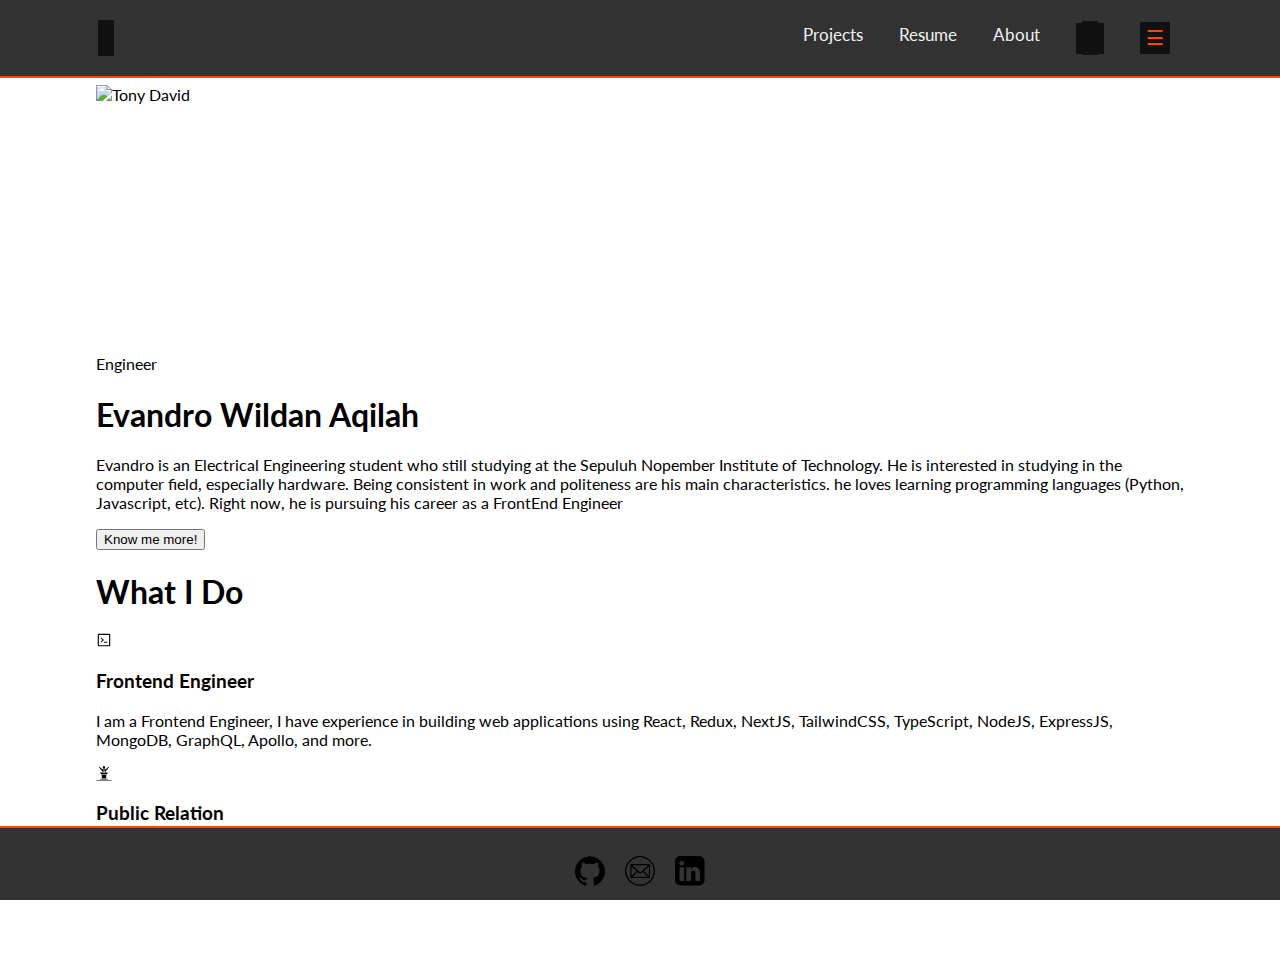
==== index.html @ fbf2dc74 "Added new files" ====
<!doctype html>
<html lang="en">
  <head>
    <meta charset="UTF-8">
    <meta http-equiv="X-UA-Compatible" content="IE=edge">
    <meta name="viewport" content="width=device-width, initial-scale=1.0">
    <title>Home</title>
    <link rel="preconnect" href="https://fonts.googleapis.com">
    <link rel="preconnect" href="https://fonts.gstatic.com" crossorigin>
    <link href="https://fonts.googleapis.com/css2?family=Lato&display=swap" rel="stylesheet">
    <link rel="icon" type="images/ico" href="/images/favicon.ico">
    <link rel="stylesheet" href="style.css" />
    <link rel="stylesheet" href="https://unpkg.com/primeicons/primeicons.css" />
  </head>
  <body>
    <div class="website">
        <nav class="nav-menu">
          <div class="nav-menu_all-item">
                    <a href="index.html"><span class="pi pi-home"></span></a>
            <div class="nav-menu_table">
              <ul class="nav-menu_table_horizontal-list">
                <li><a href="projects.html">Projects</a></li>
                <li><a href="resume.html">Resume</a></li>
                <li><a href="about.html">About</a></li>
              <button class="openbtn" onclick="darkMode()">
                <i class="pi pi-sun"></i>
              </button>
              <button class="openbtn" onclick="openNav()">☰</button>
              </ul>

              <div id="mySidebar" class="sidebar">
                <a href="javascript:void(0)" class="closebtn" onclick="closeNav()">×</a>
                <li><a href="index.html">Home</a></li>
                <li><a href="projects.html">Projects</a></li>
                <li><a href="resume.html">Resume</a></li>
                <li><a href="about.html">About</a></li>
              </div>

              <script>
                function openNav() {
                  document.getElementById("mySidebar").style.width = "250px";
                  document.getElementById("main").style.marginLeft = "250px";
                }
                
                function closeNav() {
                  document.getElementById("mySidebar").style.width = "0";
                  document.getElementById("main").style.marginLeft= "0";
                }
              </script>

              <script>
                function darkMode() {
                  var element = document.body;
                  element.classList.toggle("dark-mode");
                }
                
                function darkMode(button) {
                var icon = button.querySelector("i");
                icon.classList.toggle('pi-sun');
                icon.classList.toggle('pi-moon');

      
              }
              </script>
          </div>
        </nav>
        <main >
          <section class="mb-24 prose-h1:my-16" style="opacity: 1; transform: none;">
            <h1 class="underline leading-relaxed decoration-blue-500 dark:no-underline decoration-8 underline-offset-[10px] undefined"></h1>
            <div class="flex items-center flex-col md:flex-row ">
              <div class="rounded-full p-2 mr-8 flex items-center justify-center shadow-lg">
                <span style="box-sizing: border-box; display: inline-block; overflow: hidden; width: 250px; height: 250px; background: none; opacity: 1; border: 0px; margin: 0px; padding: 0px; position: relative;"><img alt="Tony David" srcset="/_next/image?url=%2Fhomephoto.webp&amp;w=256&amp;q=75 1x, /_next/image?url=%2Fhomephoto.webp&amp;w=640&amp;q=75 2x" src="/_next/image?url=%2Fhomephoto.webp&amp;w=640&amp;q=75" decoding="async" data-nimg="fixed" class="rounded-full" style="position: absolute; inset: 0px; box-sizing: border-box; padding: 0px; border: none; margin: auto; display: block; width: 0px; height: 0px; min-width: 100%; max-width: 100%; min-height: 100%; max-height: 100%;"></span>
              </div>
                
              <div class="prose-h1:mb-4 prose-h1:mt-2">
                <p>Engineer</p>
                <h1>Evandro Wildan Aqilah</h1>
                <p class="xl:w-[40rem]">Evandro is an Electrical Engineering student who still studying at the Sepuluh Nopember Institute of Technology. He is interested in studying in the computer field, especially hardware. Being consistent in work and politeness are his main characteristics. he loves learning programming languages (Python, Javascript, etc). Right now, he is pursuing his career as a FrontEnd Engineer</p>
                <button class="p-button p-component prose dark:prose-invert p-button-outlined p-button-info    dark:!text-white  border-2 dark:!bg-transparent hover:dark:!bg-black/60 hover:dark:!border-white hover:dark:!text-white">
                  <span class="p-button-label p-c">Know me more!</span>
                </button>
              </div>
            </div>
          </section>

          <section class="mb-24 prose-h1:my-16" style="opacity: 1; transform: none;"><h1 class="underline leading-relaxed decoration-blue-500 dark:no-underline decoration-8 underline-offset-[10px] undefined">What I Do</h1><div class="flex flex-wrap sm:justify-center gap-x-16 gap-y-8"><div class="flex flex-col sm:flex-row prose-h3:mt-0"><div class="text-6xl mr-4"><svg stroke="currentColor" fill="currentColor" stroke-width="0" viewBox="0 0 1024 1024" height="1em" width="1em" xmlns="http://www.w3.org/2000/svg"><path d="M516 673c0 4.4 3.4 8 7.5 8h185c4.1 0 7.5-3.6 7.5-8v-48c0-4.4-3.4-8-7.5-8h-185c-4.1 0-7.5 3.6-7.5 8v48zm-194.9 6.1l192-161c3.8-3.2 3.8-9.1 0-12.3l-192-160.9A7.95 7.95 0 0 0 308 351v62.7c0 2.4 1 4.6 2.9 6.1L420.7 512l-109.8 92.2a8.1 8.1 0 0 0-2.9 6.1V673c0 6.8 7.9 10.5 13.1 6.1zM880 112H144c-17.7 0-32 14.3-32 32v736c0 17.7 14.3 32 32 32h736c17.7 0 32-14.3 32-32V144c0-17.7-14.3-32-32-32zm-40 728H184V184h656v656z"></path></svg></div><div><h3>Frontend Engineer</h3><p class="sm:w-[25rem]">I am a Frontend Engineer, I have experience in building web applications using React, Redux, NextJS, TailwindCSS, TypeScript, NodeJS, ExpressJS, MongoDB, GraphQL, Apollo, and more.</p></div></div><div class="flex flex-col sm:flex-row prose-h3:mt-0"><div class="text-6xl mr-4"><svg stroke="currentColor" fill="currentColor" stroke-width="0" viewBox="0 0 512 512" height="1em" width="1em" xmlns="http://www.w3.org/2000/svg"><path d="M256 33c-20.835 0-39 20.24-39 47s18.165 47 39 47 39-20.24 39-47-18.165-47-39-47zM110.258 54.934l-16.99 8.496c14.917 22.147 32.213 47.013 49.76 68.947 19.707 24.634 39.95 45.048 52.997 51.572l4.975 2.488v39.478c27.13 3.608 46.516 4.982 67.875 4.09-.66-.49-1.316-.98-1.95-1.48-4.915-3.88-9.18-8.206-12.5-12.856-5.87-.587-10.577-4.374-13.392-8.65-3.063-4.65-4.57-10.242-4.57-16.262s1.507-11.612 4.57-16.264c3.064-4.65 8.364-8.736 14.967-8.736s11.903 4.085 14.967 8.736c3.063 4.652 4.57 10.244 4.57 16.264s-1.507 11.612-4.57 16.263c-.06.094-.13.185-.192.277 1.92 2.358 4.335 4.758 7.303 7.1 6.283 4.962 14.722 9.46 24.75 12.66 2.65-.324 5.366-.67 8.172-1.04v-39.58l4.975-2.488c13.048-6.525 33.29-26.94 52.998-51.573 17.546-21.934 34.842-46.8 49.76-68.947l-16.99-8.496C355.066 101.422 307.792 145 256 145c-51.792 0-99.067-43.578-145.742-90.066zm29.094 179.93l12.152 60.763c101.057 9.362 107.935 9.362 208.992 0l12.147-60.734c-110.08 17.448-123.22 17.163-233.29-.03zm39.244 81.335l13.35 106.8h128.11l13.348-106.8c-67.76 6.032-87.047 6.032-154.808 0zM137 441v20h238v-20H137zM16 478v18h480v-18H16z"></path></svg></div><div><h3>Public Relation</h3><p class="sm:w-[25rem]">Though i am a frontend engineer, i also have experience in public relations. I usually contributing to my team's social media, and also i am a public relations officer in some of university organizations.</p></div></div></div></section>

        </main>
        <footer class="footer-menu">
            <div class="footer-menu_table">
              <ul class="footer-menu_table_horizontal-list">
                <li><a href="https://github.com/evanwildan" ><img src="images/GitHub.svg" /></a></li>
                <li><a href="https://mail.google.com/mail/?view=cm&fs=1&to=evandrowildan2@gmail.com&su=&body=" ><img src="images/Mail.svg" /></a></li>
                <li><a href="https://www.linkedin.com/in/evandro-wildan-521b951b5" ><img src="images/Linkedin.svg" /></a></li>
              </ul>
            </div>
        </footer>
      </div>
  </body>
</html>
---- style.css ----
body{
  background-color: white;
  color: black;
  margin: 0;
  padding: 0;
  font-family: 'Lato', sans-serif;
}

.dark-mode {
  background-color: black;
  color: white;
}

.website{
  max-width: none!important;
  min-width: 320px!important;
}

.nav-menu{
  background-color: #333;
  padding-top: 0.75rem;
  padding-bottom: 0.75rem;
  border-bottom-style: solid;
  border-bottom-width: 2px;
  border-bottom-color: rgb(255, 72, 0);
  justify-content: space-between;
  align-items: center;
  flex-wrap: wrap;
  min-width: 320px;
  width: 100%;
  display: flex;
  z-index: 50;
  top: 0;
  position: fixed;
}

.nav-menu_all-item {
  padding-right: 0.75rem;
  background-color: #333;
  border-bottom-width: 2px;
  display:flex;
  align-items: center;
  flex-wrap: wrap;
  z-index: 50;
  justify-content: space-between;
  align-items: center;
  max-width: 69rem;
  width: 100%;
  margin-left: auto;
  margin-right: auto;
}

.nav-menu_all-item .pi  {
  font-size: 20px;
  cursor: pointer;
  background-color: #111;
  color: rgb(255, 72, 0);
  padding: 6px 8px;
  border: none;
}
.nav-menu a {
  border-collapse: collapse;
  color: #f2f2f2;
  padding: 14px 16px;
  text-decoration: none;
  font-size: 17px;
  -webkit-tap-highlight-color: rgba(0, 0, 0, 0);
}

.nav-menu_table {
  column-gap: 0.5rem;
  align-items: center;
  display: flex;
  float: right;
  border-collapse: collapse;
}

ul.nav-menu_table_horizontal-list {
  margin-block-start: 0em;
  margin-block-end: 0em;
  margin-inline-start: 0px;
  margin-inline-end: 0px;
  padding-inline-start: 0px;
}

ul.nav-menu_table_horizontal-list li {
  display: inline-block;
  overflow: hidden;
}

ul.nav-menu_table_horizontal-list li a {
  color: #f2f2f2;
  padding: 14px 16px;
  text-decoration: none;
  font-size: 17px;
  -webkit-tap-highlight-color: rgba(0, 0, 0, 0);
}

ul.nav-menu_table_horizontal-list a:active {
  background-color: #333;
  color: rgb(255, 72, 0);

}

ul.nav-menu_table_horizontal-list .openbtn {
  font-size: 20px;
  cursor: pointer;
  background-color: #111;
  color: rgb(255, 72, 0);
  padding: 4px 6px;
  margin: 8px 16px;
  border: none;
  transition: margin-left .5s;
}
  
ul.nav-menu_table_horizontal-list .openbtn:hover {
  background-color: #444;
}

main {
  padding-top: 4rem;
  justify-content: center;
  flex-direction: column;
  display:flex;
  max-width: 68rem;
  margin-left: auto;
  margin-right: auto;
  margin-bottom: 74px;
  width: 91.666667%;
}

.sidebar {
  height: 100%;
  width: 0;
  position: fixed;
  z-index: 51;
  top: 0;
  right: 0;
  background-color: #111;
  overflow-x: hidden;
  transition: 0.5s;
  padding-top: 60px;
}
  
.sidebar a {
  padding: 8px 8px 8px 32px;
  text-decoration: none;
  font-size: 25px;
  color: #818181;
  display: block;
  transition: 0.3s;
}
  
.sidebar a:hover {
  color: rgb(255, 72, 0);
}
  
.sidebar .closebtn {
  position: absolute;
  top: 0;
  right: 25px;
  font-size: 36px;
  margin-left: 50px;
}
  
.main {
  opacity: 1;
  transform: none;
  padding-top: 4rem;
  justify-content: center;
  flex-direction: column;
  max-width: 68rem;
  width: 91.666667%;
  min-height: 100vh;
  display: flex;
  margin-left: auto;
  margin-right: auto;
  position: fixed;
}
  
.footer-menu {
  background-color: #333;
  padding-top: 0.75rem;
  padding-bottom: 0.75rem;
  justify-content: space-between;
  align-items: center;
  flex-wrap: wrap;
  min-width: 320px;
  width: 100%;
  height: 48px;
  display: flex;
  z-index: 50;
  overflow: hidden;
  bottom: 0;
  border-top-style: solid;
  border-top-width: 2px;
  border-top-color: rgb(255, 72, 0);
  position: fixed;
}

.footer-menu_table {
  display: flex;
  margin: 0 auto;
  border-collapse: collapse;
}

ul.footer-menu_table_horizontal-list {
  list-style: none;
  padding: 0px;
  text-decoration: none;
}

ul.footer-menu_table_horizontal-list li {
  display: inline;
}

ul.footer-menu_table_horizontal-list li a {
  -webkit-tap-highlight-color: rgba(0, 0, 0, 0);
}

ul.footer-menu_table_horizontal-list li img {
  width:30px;
  height:30px;
  margin: 0px 8px 0px;
}

/*Music css */

.player{
  height: 95vh;
  display: flex;
  align-items: center;
  flex-direction: column;
  justify-content: center;
}

.wrapper{
  border: 1px solid transparent;
  padding: 30px;
  border-radius: 20px;
  background-color: #ddd;
  box-shadow: rgba(0, 0, 0, 0.3) 0px 19px 38px, rgba(0, 0, 0, 0.22) 0px 15px 12px;
}
  
.details {
  display: flex;
  align-items: center;
  flex-direction: column;
  justify-content: center;
}
  
.track-art {
  margin: 25px;
  height: 250px;
  width: 250px;
  border:2px solid 	#FFFAFA;
  background-size: cover;
  background-position: center;
  border-radius: 50%;
  -moz-box-shadow: 0px 6px 5px black;
  -webkit-box-shadow: 0px 6px 5px black;
  box-shadow: 0px 6px 5px black;
  -moz-border-radius:190px;
  -webkit-border-radius:190px;
  border-radius:190px;
}
  
.now-playing {
  font-size: 1rem;
}
  
.track-name {
  font-size: 2.5rem;
}
  
.track-artist {
  margin-top: 5px;
  font-size: 1.5rem;
}
  
.buttons {
  display: flex;
  flex-direction: row;
  align-items: center;
  margin-bottom: 30px;
}

.active{
  color: black;
}
  
.repeat-track,
.random-track,
.playpause-track,
.prev-track,
.next-track {
  padding: 25px;
  opacity: 0.8;
  transition: opacity .2s;
}
  
.repeat-track:hover,
.random-track:hover,
.playpause-track:hover,
.prev-track:hover,
.next-track:hover {
  opacity: 1.0;
}
  
.slider_container {
  display: flex;
  justify-content: center;
  align-items: center;
}
  
.seek_slider, .volume_slider {
  -webkit-appearance: none;
  -moz-appearance: none;
  appearance: none;
  height: 5px;
  background: #83A9FF;
  -webkit-transition: .2s;
  transition: opacity .2s;
}
  
.seek_slider::-webkit-slider-thumb,
.volume_slider::-webkit-slider-thumb {
  -webkit-appearance: none;
  -moz-appearance: none;
  appearance: none;
  width: 15px;
  height: 15px;
  background: white;
  border: 3px solid #3774FF;
  cursor: grab;
  border-radius: 100%;
  }
  
.seek_slider:hover,
.volume_slider:hover {
  opacity: 1.0;
}
  
.seek_slider {
  width: 60%;
}
  
.volume_slider {
  width: 30%;
}
  
.current-time,
.total-duration {
  padding: 10px;
}
  
i.fa-volume-down,
i.fa-volume-up {
  padding: 10px;
}
  
i,
i.fa-play-circle,
i.fa-pause-circle,
i.fa-step-forward,
i.fa-step-backward,
p {
  cursor: pointer;
}

.randomActive{
  color: black;
}

.rotate {
  animation: rotation 8s infinite linear;
}

@keyframes rotation {
  from {
    transform: rotate(0deg);
 }
  to {
    transform: rotate(359deg);
 }
}

.loader {
  height: 70px;
  display: flex;
  justify-content: center;
  align-items: center;
}

.loader .stroke{
  background: #f1f1f1;
  height: 150%;
  width: 10px;
  border-radius: 50px;
  margin: 0 5px;
  animation: animate 1.4s linear infinite;
}
    
@keyframes animate {
  50% {
    height: 20%;
    background: #4286f4;
  }
  
  100% {
    background: #4286f4;
    height: 100%;
    }
}
.stroke:nth-child(1){
  animation-delay: 0s;
}

.stroke:nth-child(2){
  animation-delay: 0.3s;
}

.stroke:nth-child(3){
  animation-delay: 0.6s;
}

.stroke:nth-child(4){
  animation-delay: 0.9s;
}

.stroke:nth-child(5){
  animation-delay: 0.6s;
}

.stroke:nth-child(6){
  animation-delay: 0.3s;
}

.stroke:nth-child(7){
  animation-delay: 0s;
}

/* On smaller screens, where height is less than 450px, change the style of the sidenav (less padding and a smaller font size) */
  @media screen and (max-height: 450px) {
    .sidebar {padding-top: 15px;}
    .sidebar a {font-size: 18px;}
  }
  
  .sidebar li {
    display: inline-block;
    overflow: hidden;
    padding-right: 14px;
  }

/* For mobile phones: */
[class*="col-"] {
    width: 100%;
}

@media only screen and (max-width: 767px) {
   /* For tablets: */
   .col-s-1 {width: 8.33%;}
   .col-s-2 {width: 16.66%;}
   .col-s-3 {width: 25%;}
   .col-s-4 {width: 33.33%;}
   .col-s-5 {width: 41.66%;}
   .col-s-6 {width: 50%;}
   .col-s-7 {width: 58.33%;}
   .col-s-8 {width: 66.66%;}
   .col-s-9 {width: 75%;}
   .col-s-10 {width: 83.33%;}
   .col-s-11 {width: 91.66%;}
   .col-s-12 {width: 100%;}


ul.nav-menu_table_horizontal-list li a {
  display:none;
}

ul.nav-menu_table_horizontal-list a:active {
  display:none;

}

}

@media only screen and (min-width: 768px) {
    /* For desktop: */
    .col-1 {width: 8.33%;}
    .col-2 {width: 16.66%;}
    .col-3 {width: 25%;}
    .col-4 {width: 33.33%;}
    .col-5 {width: 41.66%;}
    .col-6 {width: 50%;}
    .col-7 {width: 58.33%;}
    .col-8 {width: 66.66%;}
    .col-9 {width: 75%;}
    .col-10 {width: 83.33%;}
    .col-11 {width: 91.66%;}
    .col-12 {width: 100%;}

    ul.nav-menu_table_horizontal-list .openbtn .openNav {
      display:none;
    }
  }
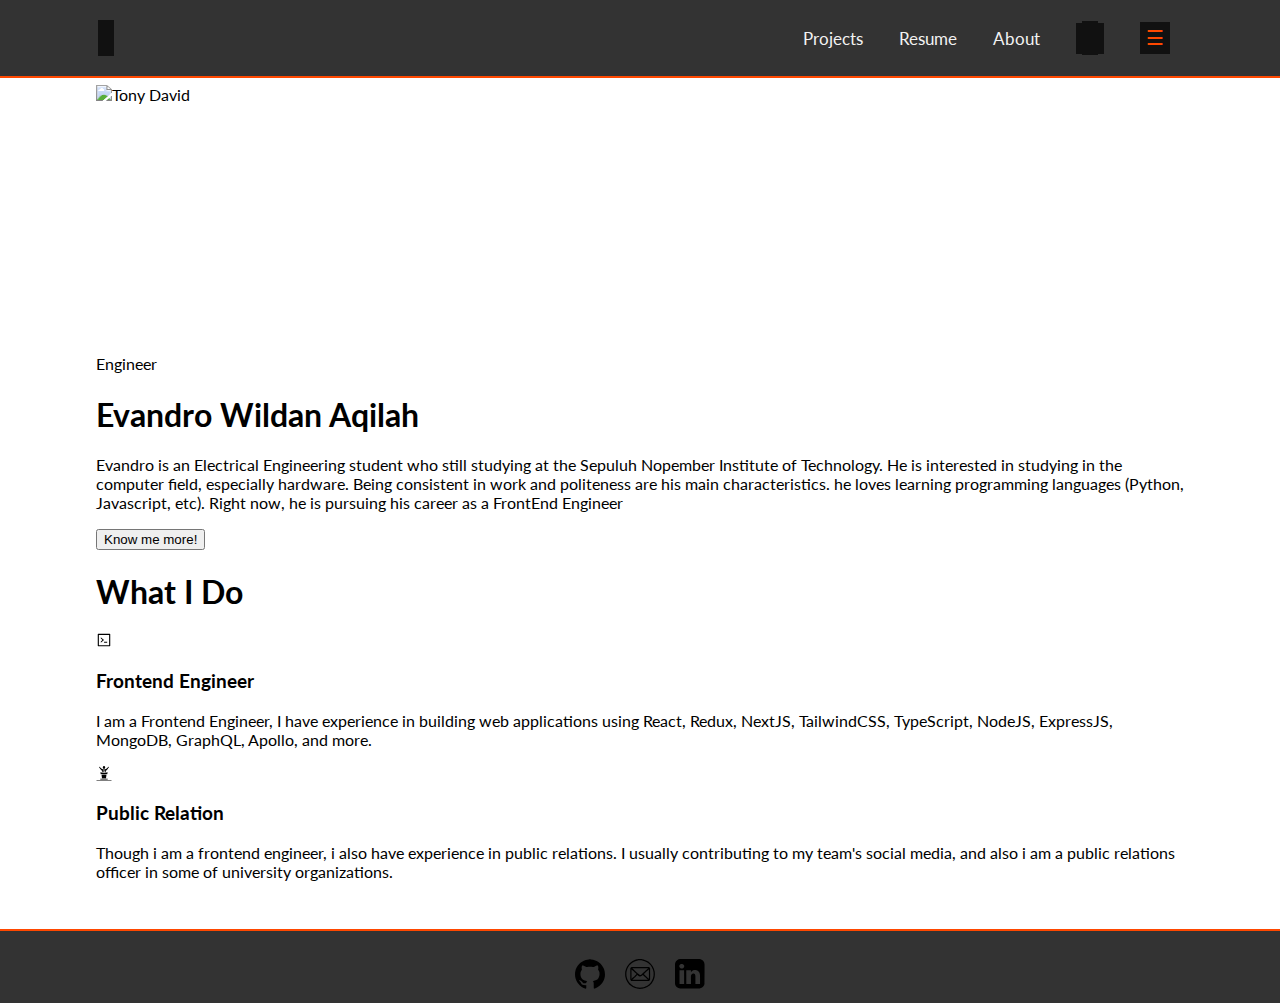
==== commit 4485e5de: "Added new files" ====
--- a/index.html
+++ b/index.html
@@ -53,14 +53,8 @@
                   var element = document.body;
                   element.classList.toggle("dark-mode");
                 }
-                
-                function darkMode(button) {
-                var icon = button.querySelector("i");
-                icon.classList.toggle('pi-sun');
-                icon.classList.toggle('pi-moon');
-
-      
-              }
+            
+            
               </script>
           </div>
         </nav>
--- a/style.css
+++ b/style.css
@@ -1,9 +1,15 @@
+html{
+  height:100%;
+}
 body{
   background-color: white;
   color: black;
   margin: 0;
-  padding: 0;
+  padding-bottom: 2rem;
   font-family: 'Lato', sans-serif;
+  position: relative;
+  min-height: 100%;
+  overflow-y: scroll;
 }
 
 .dark-mode {
@@ -15,6 +21,8 @@
   max-width: none!important;
   min-width: 320px!important;
 }
+
+
 
 .nav-menu{
   background-color: #333;
@@ -85,7 +93,7 @@
 
 ul.nav-menu_table_horizontal-list li {
   display: inline-block;
-  overflow: hidden;
+  
 }
 
 ul.nav-menu_table_horizontal-list li a {
@@ -195,7 +203,10 @@
   border-top-style: solid;
   border-top-width: 2px;
   border-top-color: rgb(255, 72, 0);
-  position: fixed;
+  position: absolute;
+  right:0;
+  left:0;
+  bottom:0;
 }
 
 .footer-menu_table {
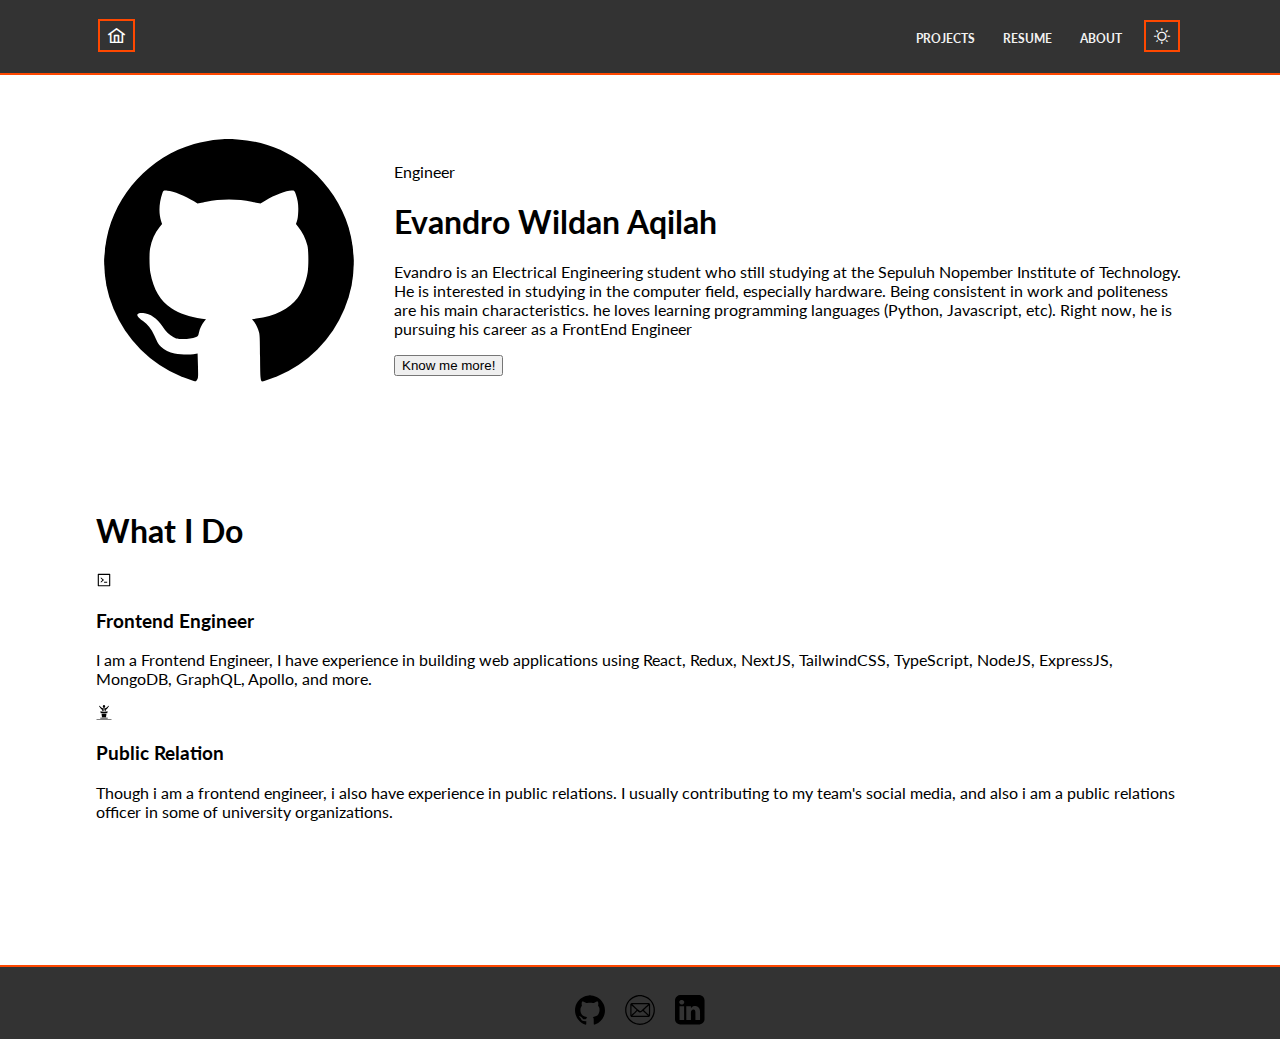
==== commit dc3aed43: "Added new files" ====
--- a/index.html
+++ b/index.html
@@ -10,22 +10,23 @@
     <link href="https://fonts.googleapis.com/css2?family=Lato&display=swap" rel="stylesheet">
     <link rel="icon" type="images/ico" href="/images/favicon.ico">
     <link rel="stylesheet" href="style.css" />
-    <link rel="stylesheet" href="https://unpkg.com/primeicons/primeicons.css" />
   </head>
-  <body>
+  <body style="background-color: white; color: black;">
     <div class="website">
         <nav class="nav-menu">
           <div class="nav-menu_all-item">
                     <a href="index.html"><span class="pi pi-home"></span></a>
             <div class="nav-menu_table">
               <ul class="nav-menu_table_horizontal-list">
-                <li><a href="projects.html">Projects</a></li>
-                <li><a href="resume.html">Resume</a></li>
-                <li><a href="about.html">About</a></li>
-              <button class="openbtn" onclick="darkMode()">
-                <i class="pi pi-sun"></i>
+                <li><a href="projects.html">PROJECTS</a></li>
+                <li><a href="resume.html">RESUME</a></li>
+                <li><a href="about.html">ABOUT</a></li>
+              <button class="icon-btn">
+                <span class="pi pi-sun"></span>
               </button>
-              <button class="openbtn" onclick="openNav()">☰</button>
+              <button class="openbtn2" onclick="openNav()">
+                <span class="pi pi-bars"></span>
+              </button>
               </ul>
 
               <div id="mySidebar" class="sidebar">
@@ -39,34 +40,79 @@
               <script>
                 function openNav() {
                   document.getElementById("mySidebar").style.width = "250px";
-                  document.getElementById("main").style.marginLeft = "250px";
+                  document.getElementById("mySidebar").style.marginLeft = "250px";
                 }
                 
                 function closeNav() {
                   document.getElementById("mySidebar").style.width = "0";
-                  document.getElementById("main").style.marginLeft= "0";
+                  document.getElementById("mySidebar").style.marginLeft= "0";
                 }
               </script>
 
               <script>
-                function darkMode() {
-                  var element = document.body;
-                  element.classList.toggle("dark-mode");
+                function setTheme() {
+                  const isDarkMode = localStorage.getItem('isDarkMode') === 'true';
+                  const body = document.querySelector('body');
+                  if (isDarkMode) {
+                    body.classList.add('dark');
+                    body.style.backgroundColor = 'black';
+                    body.style.color = 'white';
+                  } else {
+                    body.classList.remove('dark');
+                    body.style.backgroundColor = 'white';
+                    body.style.color = 'black';
+                  }
                 }
-            
-            
+
+                function toggleTheme() {
+                  const body = document.querySelector('body');
+                  const isDarkMode = body.classList.contains('dark');
+                  body.classList.toggle('dark');
+                  if (isDarkMode) {
+                    body.style.backgroundColor = 'white';
+                    body.style.color = 'black';
+                    localStorage.setItem('isDarkMode', false);
+                  } else {
+                    body.style.backgroundColor = 'black';
+                    body.style.color = 'white';
+                    localStorage.setItem('isDarkMode', true);
+                  }
+                }
+
+                window.addEventListener('load', setTheme);
+                const toggleButton = document.querySelector('.icon-btn');
+                toggleButton.addEventListener('click', toggleTheme);
               </script>
+
+              <script>
+              const iconBtn = document.querySelector('.icon-btn');
+
+              iconBtn.addEventListener('click', () => {
+                const icon = iconBtn.querySelector('.pi');
+                if (icon.classList.contains('pi-sun')) {
+                  icon.classList.remove('pi-sun');
+                  icon.classList.add('pi-moon');
+                } else {
+                  icon.classList.remove('pi-moon');
+                  icon.classList.add('pi-sun');
+                }
+              });
+              </script>
+              
+            </div>
           </div>
         </nav>
         <main >
-          <section class="mb-24 prose-h1:my-16" style="opacity: 1; transform: none;">
-            <h1 class="underline leading-relaxed decoration-blue-500 dark:no-underline decoration-8 underline-offset-[10px] undefined"></h1>
-            <div class="flex items-center flex-col md:flex-row ">
-              <div class="rounded-full p-2 mr-8 flex items-center justify-center shadow-lg">
-                <span style="box-sizing: border-box; display: inline-block; overflow: hidden; width: 250px; height: 250px; background: none; opacity: 1; border: 0px; margin: 0px; padding: 0px; position: relative;"><img alt="Tony David" srcset="/_next/image?url=%2Fhomephoto.webp&amp;w=256&amp;q=75 1x, /_next/image?url=%2Fhomephoto.webp&amp;w=640&amp;q=75 2x" src="/_next/image?url=%2Fhomephoto.webp&amp;w=640&amp;q=75" decoding="async" data-nimg="fixed" class="rounded-full" style="position: absolute; inset: 0px; box-sizing: border-box; padding: 0px; border: none; margin: auto; display: block; width: 0px; height: 0px; min-width: 100%; max-width: 100%; min-height: 100%; max-height: 100%;"></span>
+          <section class="section-one">
+            <h1 class="section-one-header"></h1>
+            <div class="section-one-profile-box">
+              <div class="section-one-profile-photo-box">
+                <span class="section-one-profile-photo">
+                  <img alt="Evandro Wildan" src="images/GitHub.svg" >
+                </span>
               </div>
                 
-              <div class="prose-h1:mb-4 prose-h1:mt-2">
+              <div class="section-one-profile-desc">
                 <p>Engineer</p>
                 <h1>Evandro Wildan Aqilah</h1>
                 <p class="xl:w-[40rem]">Evandro is an Electrical Engineering student who still studying at the Sepuluh Nopember Institute of Technology. He is interested in studying in the computer field, especially hardware. Being consistent in work and politeness are his main characteristics. he loves learning programming languages (Python, Javascript, etc). Right now, he is pursuing his career as a FrontEnd Engineer</p>
--- a/style.css
+++ b/style.css
@@ -1,9 +1,16 @@
 html{
   height:100%;
 }
+
+@font-face {
+  font-family: 'PrimeIcons';
+  src: url('icons/primeicons.ttf') format('truetype'),
+       url('icons/primeicons.woff') format('woff');
+  font-weight: normal;
+  font-style: normal;
+}
+
 body{
-  background-color: white;
-  color: black;
   margin: 0;
   padding-bottom: 2rem;
   font-family: 'Lato', sans-serif;
@@ -12,7 +19,7 @@
   overflow-y: scroll;
 }
 
-.dark-mode {
+body.dark {
   background-color: black;
   color: white;
 }
@@ -21,7 +28,6 @@
   max-width: none!important;
   min-width: 320px!important;
 }
-
 
 
 .nav-menu{
@@ -45,7 +51,6 @@
 .nav-menu_all-item {
   padding-right: 0.75rem;
   background-color: #333;
-  border-bottom-width: 2px;
   display:flex;
   align-items: center;
   flex-wrap: wrap;
@@ -58,14 +63,7 @@
   margin-right: auto;
 }
 
-.nav-menu_all-item .pi  {
-  font-size: 20px;
-  cursor: pointer;
-  background-color: #111;
-  color: rgb(255, 72, 0);
-  padding: 6px 8px;
-  border: none;
-}
+
 .nav-menu a {
   border-collapse: collapse;
   color: #f2f2f2;
@@ -75,6 +73,34 @@
   -webkit-tap-highlight-color: rgba(0, 0, 0, 0);
 }
 
+.nav-menu_all-item .pi {
+  font-family: 'PrimeIcons';
+  font-size: 1em;
+  cursor: pointer;
+  background-color:transparent;
+  color: white;
+  padding: 6px 8px;
+  border-style: solid;
+  border-width: 2px;
+  border-color: rgb(255, 72, 0);
+}
+
+.pi-home:before {
+  content: "\e925";
+}
+
+.pi-sun:before {
+  content: "\e9c8";
+}
+
+.pi-moon:before {
+  content: "\e9c7";
+}
+
+.pi-bars:before {
+  content: "\e91d";
+}
+
 .nav-menu_table {
   column-gap: 0.5rem;
   align-items: center;
@@ -86,21 +112,19 @@
 ul.nav-menu_table_horizontal-list {
   margin-block-start: 0em;
   margin-block-end: 0em;
-  margin-inline-start: 0px;
-  margin-inline-end: 0px;
   padding-inline-start: 0px;
 }
 
 ul.nav-menu_table_horizontal-list li {
   display: inline-block;
-  
 }
 
 ul.nav-menu_table_horizontal-list li a {
+  font-size: 0.75rem;
+  font-weight: 700;
   color: #f2f2f2;
-  padding: 14px 16px;
+  padding: 8px 12px;
   text-decoration: none;
-  font-size: 17px;
   -webkit-tap-highlight-color: rgba(0, 0, 0, 0);
 }
 
@@ -110,20 +134,28 @@
 
 }
 
-ul.nav-menu_table_horizontal-list .openbtn {
-  font-size: 20px;
-  cursor: pointer;
-  background-color: #111;
-  color: rgb(255, 72, 0);
+ul.nav-menu_table_horizontal-list .icon-btn {
+  background: none;
+	color: inherit;
+	border: none;
+  width: 3rem;
+  padding: 0.75em 0;
+	font: inherit;
+	cursor: pointer;
+	outline: inherit;
+}
+
+ul.nav-menu_table_horizontal-list .openbtn2 {
+  background: none;
+	color: inherit;
+	border: none;
   padding: 4px 6px;
   margin: 8px 16px;
-  border: none;
-  transition: margin-left .5s;
-}
-  
-ul.nav-menu_table_horizontal-list .openbtn:hover {
-  background-color: #444;
-}
+	font: inherit;
+	cursor: pointer;
+	outline: inherit;
+}
+  
 
 main {
   padding-top: 4rem;
@@ -137,11 +169,90 @@
   width: 91.666667%;
 }
 
+section {
+  opacity: 1;
+  transform: none;
+  margin-bottom: 6rem;
+ }
+
+.section-one-header {
+  margin-top: 4rem;
+  margin-bottom: 4rem;
+  text-underline-offset: 10px;
+  text-decoration-line: underline;
+  text-decoration-color: #3b82f6;
+  text-decoration-style:solid;
+  -webkit-text-decoration-color: #3b82f6;
+  text-decoration-color: #3b82f6;
+  -webkit-text-decoration-line: underline;
+  line-height: 1.625;
+ }
+
+.section-one-profile-box {
+  flex-direction: row;
+  align-items: center;
+  display: flex;
+}
+
+.section-one-profile-photo-box {
+  padding: 0.5rem;
+  border-radius: 9999px;
+  justify-content: center;
+  align-items: center;
+  display: flex;
+  margin-right: 2rem;
+}
+
+.section-one-profile-photo {
+  box-sizing: border-box;
+  display: inline-block;
+  overflow: hidden;
+  width: 250px;
+  height: 250px;
+  background: none;
+  opacity: 1;
+  border: 0px;
+  margin: 0px;
+  padding: 0px;
+}
+
+.section-one-profile-photo img{
+  inset: 0px;
+  box-sizing: border-box;
+  padding: 0px;
+  border: none;
+  margin: auto;
+  display: block;
+  width: 0px;
+  height: 0px;
+  min-width: 100%;
+  max-width: 100%;
+  min-height: 100%;
+  max-height: 100%;
+  border-radius: 9999px;
+}
+
+.section-one-profile-photo desc{
+  inset: 0px;
+  box-sizing: border-box;
+  padding: 0px;
+  border: none;
+  margin: auto;
+  display: block;
+  width: 0px;
+  height: 0px;
+  min-width: 100%;
+  max-width: 100%;
+  min-height: 100%;
+  max-height: 100%;
+  border-radius: 9999px;
+}
+
 .sidebar {
   height: 100%;
   width: 0;
   position: fixed;
-  z-index: 51;
+  z-index: 50;
   top: 0;
   right: 0;
   background-color: #111;
@@ -197,7 +308,7 @@
   width: 100%;
   height: 48px;
   display: flex;
-  z-index: 50;
+  z-index: 10;
   overflow: hidden;
   bottom: 0;
   border-top-style: solid;
@@ -493,6 +604,9 @@
 
 }
 
+.section-one-profile-box {
+  flex-direction: column;
+}
 }
 
 @media only screen and (min-width: 768px) {
@@ -513,6 +627,11 @@
     ul.nav-menu_table_horizontal-list .openbtn .openNav {
       display:none;
     }
+
+    ul.nav-menu_table_horizontal-list .openbtn2 {
+      display:none;
+    }
+      
   }
 
 
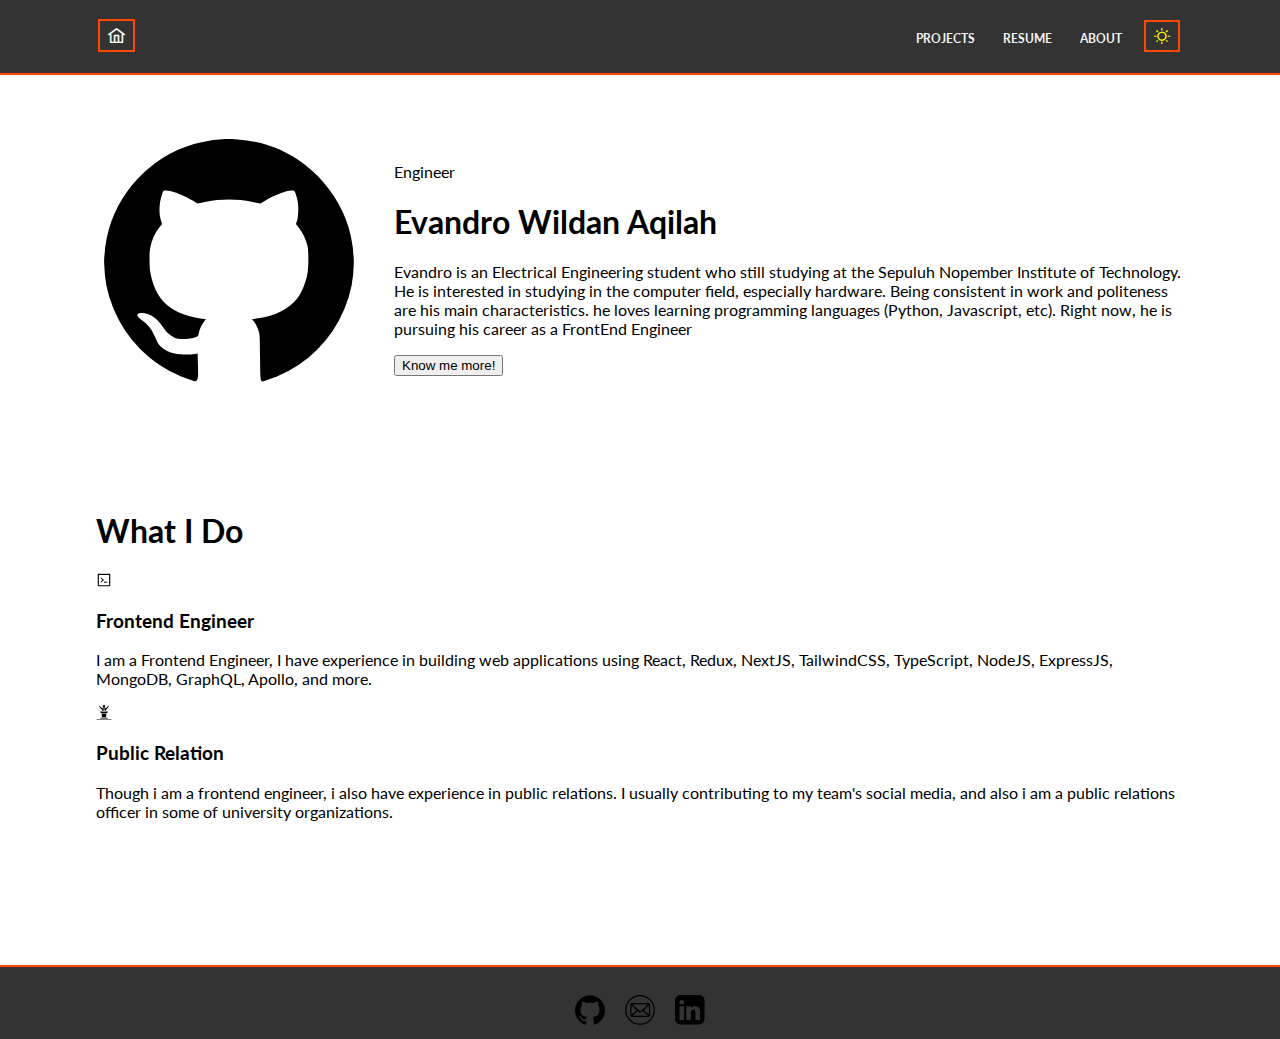
==== commit fc60b75e: "Added new files" ====
--- a/index.html
+++ b/index.html
@@ -48,57 +48,85 @@
                   document.getElementById("mySidebar").style.marginLeft= "0";
                 }
               </script>
-
+              
               <script>
                 function setTheme() {
-                  const isDarkMode = localStorage.getItem('isDarkMode') === 'true';
-                  const body = document.querySelector('body');
-                  if (isDarkMode) {
-                    body.classList.add('dark');
-                    body.style.backgroundColor = 'black';
-                    body.style.color = 'white';
-                  } else {
-                    body.classList.remove('dark');
-                    body.style.backgroundColor = 'white';
-                    body.style.color = 'black';
-                  }
+                const isDarkMode = localStorage.getItem('isDarkMode') === 'true';
+                const body = document.querySelector('body');
+                const icon = document.querySelector('.icon-btn .pi');
+                if (isDarkMode) {
+                  body.classList.add('dark');
+                  body.style.backgroundColor = 'black';
+                  body.style.color = 'white';
+                  icon.classList.remove('pi-sun');
+                  icon.classList.add('pi-moon');
+                } else {
+                  body.classList.remove('dark');
+                  body.style.backgroundColor = 'white';
+                  body.style.color = 'black';
+                  icon.classList.remove('pi-moon');
+                  icon.classList.add('pi-sun');
                 }
+              }
 
-                function toggleTheme() {
-                  const body = document.querySelector('body');
-                  const isDarkMode = body.classList.contains('dark');
-                  body.classList.toggle('dark');
-                  if (isDarkMode) {
-                    body.style.backgroundColor = 'white';
-                    body.style.color = 'black';
-                    localStorage.setItem('isDarkMode', false);
-                  } else {
-                    body.style.backgroundColor = 'black';
-                    body.style.color = 'white';
-                    localStorage.setItem('isDarkMode', true);
-                  }
+              function toggleTheme() {
+                const body = document.querySelector('body');
+                const icon = document.querySelector('.icon-btn .pi');
+                const isDarkMode = body.classList.contains('dark');
+                body.classList.toggle('dark');
+                if (isDarkMode) {
+                  body.style.backgroundColor = 'white';
+                  body.style.color = 'black';
+                  icon.classList.remove('pi-moon');
+                  icon.classList.add('pi-sun');
+                  localStorage.setItem('isDarkMode', false);
+                } else {
+                  body.style.backgroundColor = 'black';
+                  body.style.color = 'white';
+                  icon.classList.remove('pi-sun');
+                  icon.classList.add('pi-moon');
+                  localStorage.setItem('isDarkMode', true);
                 }
+              }
 
-                window.addEventListener('load', setTheme);
-                const toggleButton = document.querySelector('.icon-btn');
-                toggleButton.addEventListener('click', toggleTheme);
+              window.addEventListener('load', setTheme);
+
+              const toggleButton = document.querySelector('.icon-btn');
+              toggleButton.addEventListener('click', toggleTheme);
               </script>
 
               <script>
-              const iconBtn = document.querySelector('.icon-btn');
-
-              iconBtn.addEventListener('click', () => {
-                const icon = iconBtn.querySelector('.pi');
-                if (icon.classList.contains('pi-sun')) {
+              const icon = document.querySelector('.icon-btn .pi');
+              icon.addEventListener('click', () => {
+                const isDarkMode = localStorage.getItem('isDarkMode') === 'true';
+                if (isDarkMode) {
+                  icon.classList.remove('pi-moon');
+                  icon.classList.add('pi-sun');
+                } else {
                   icon.classList.remove('pi-sun');
                   icon.classList.add('pi-moon');
-                } else {
-                  icon.classList.remove('pi-moon');
-                  icon.classList.add('pi-sun');
                 }
               });
               </script>
-              
+
+              <script>
+              var currentUrl = window.location.href;
+              var links = document.querySelectorAll('.nav-menu_table_horizontal-list li a');
+              for (var i = 0; i < links.length; i++) {
+                if (links[i].href === currentUrl) {
+                  links[i].classList.add('active');
+                  break;
+                }
+              }
+
+              var links = document.getElementsByTagName('a');
+              for (var i = 0; i < links.length; i++) {
+                links[i].addEventListener('click', function() {
+                  document.querySelector('a.active').classList.remove('active');
+                  this.classList.add('active');
+                });
+              }
+              </script>
             </div>
           </div>
         </nav>
--- a/style.css
+++ b/style.css
@@ -17,6 +17,7 @@
   position: relative;
   min-height: 100%;
   overflow-y: scroll;
+  transition: background-color 0.5s ease;
 }
 
 body.dark {
@@ -91,14 +92,20 @@
 
 .pi-sun:before {
   content: "\e9c8";
+  color: yellow;
 }
 
 .pi-moon:before {
   content: "\e9c7";
+  color: magenta;
 }
 
 .pi-bars:before {
   content: "\e91d";
+}
+
+.toggle-icon span {
+  transition: color 0.5s ease;
 }
 
 .nav-menu_table {
@@ -128,11 +135,10 @@
   -webkit-tap-highlight-color: rgba(0, 0, 0, 0);
 }
 
-ul.nav-menu_table_horizontal-list a:active {
-  background-color: #333;
+ul.nav-menu_table_horizontal-list li a.active {
   color: rgb(255, 72, 0);
-
-}
+}
+
 
 ul.nav-menu_table_horizontal-list .icon-btn {
   background: none;
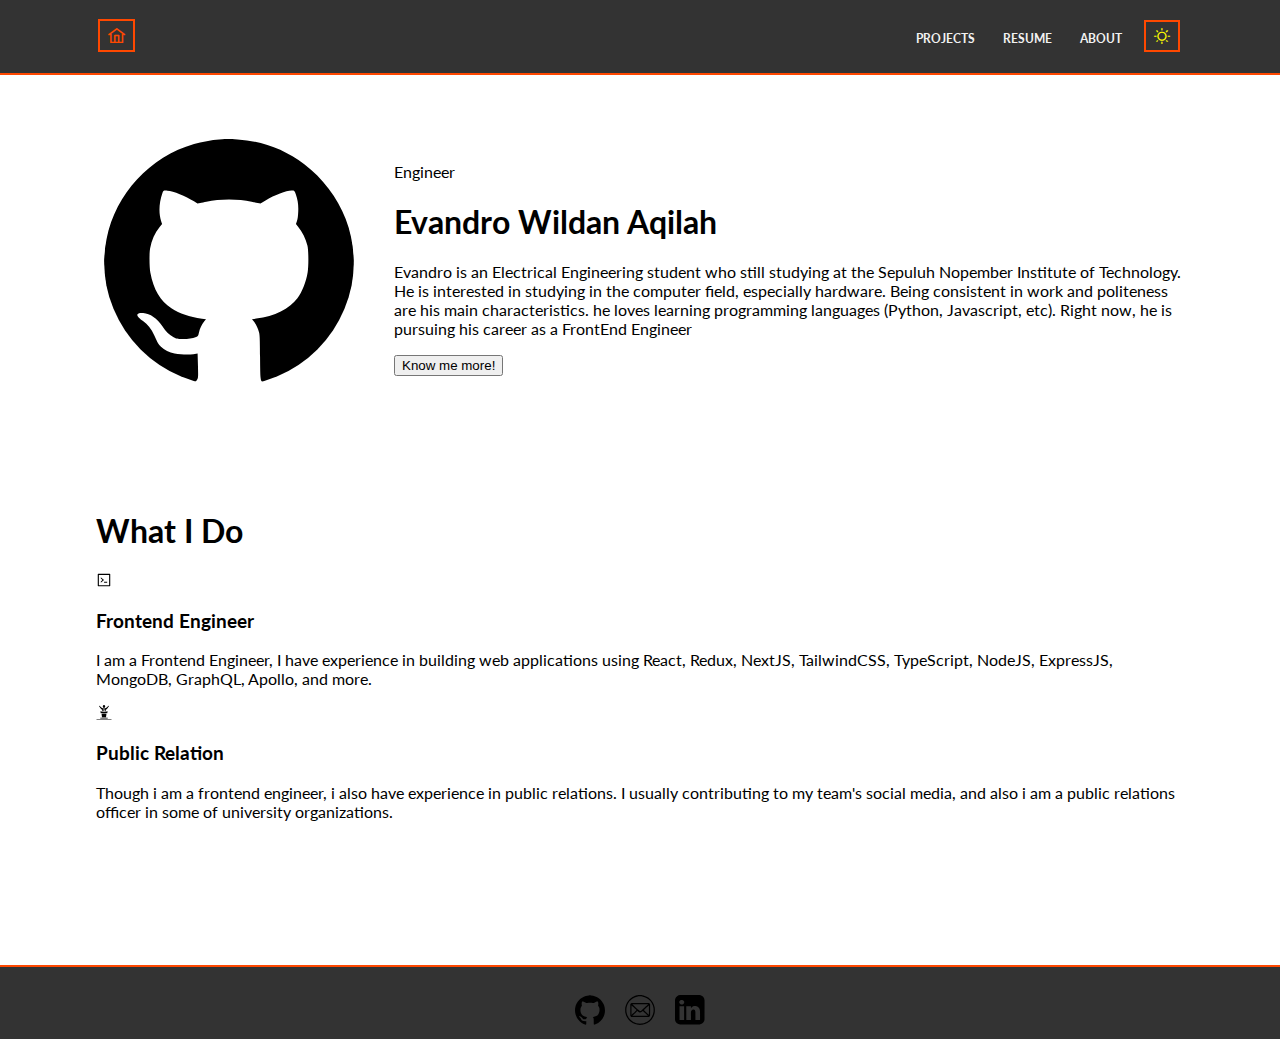
==== commit cce4dc13: "Added new files" ====
--- a/index.html
+++ b/index.html
@@ -11,7 +11,7 @@
     <link rel="icon" type="images/ico" href="/images/favicon.ico">
     <link rel="stylesheet" href="style.css" />
   </head>
-  <body style="background-color: white; color: black;">
+  <body>
     <div class="website">
         <nav class="nav-menu">
           <div class="nav-menu_all-item">
@@ -29,23 +29,23 @@
               </button>
               </ul>
 
-              <div id="mySidebar" class="sidebar">
+              <div class="sidebar">
                 <a href="javascript:void(0)" class="closebtn" onclick="closeNav()">×</a>
                 <li><a href="index.html">Home</a></li>
                 <li><a href="projects.html">Projects</a></li>
                 <li><a href="resume.html">Resume</a></li>
                 <li><a href="about.html">About</a></li>
               </div>
-
+              
               <script>
                 function openNav() {
-                  document.getElementById("mySidebar").style.width = "250px";
-                  document.getElementById("mySidebar").style.marginLeft = "250px";
+                  document.querySelector(".sidebar").style.width = "250px";
+                  document.querySelector(".sidebar").style.marginLeft = "250px";
                 }
-                
+              
                 function closeNav() {
-                  document.getElementById("mySidebar").style.width = "0";
-                  document.getElementById("mySidebar").style.marginLeft= "0";
+                  document.querySelector(".sidebar").style.width = "0";
+                  document.querySelector(".sidebar").style.marginLeft = "0";
                 }
               </script>
               
@@ -56,14 +56,10 @@
                 const icon = document.querySelector('.icon-btn .pi');
                 if (isDarkMode) {
                   body.classList.add('dark');
-                  body.style.backgroundColor = 'black';
-                  body.style.color = 'white';
                   icon.classList.remove('pi-sun');
                   icon.classList.add('pi-moon');
                 } else {
                   body.classList.remove('dark');
-                  body.style.backgroundColor = 'white';
-                  body.style.color = 'black';
                   icon.classList.remove('pi-moon');
                   icon.classList.add('pi-sun');
                 }
@@ -75,16 +71,8 @@
                 const isDarkMode = body.classList.contains('dark');
                 body.classList.toggle('dark');
                 if (isDarkMode) {
-                  body.style.backgroundColor = 'white';
-                  body.style.color = 'black';
-                  icon.classList.remove('pi-moon');
-                  icon.classList.add('pi-sun');
                   localStorage.setItem('isDarkMode', false);
                 } else {
-                  body.style.backgroundColor = 'black';
-                  body.style.color = 'white';
-                  icon.classList.remove('pi-sun');
-                  icon.classList.add('pi-moon');
                   localStorage.setItem('isDarkMode', true);
                 }
               }
@@ -110,6 +98,24 @@
               </script>
 
               <script>
+                var currentUrl = window.location.href;
+                var links = document.querySelectorAll('.nav-menu_all-item a');
+                for (var i = 0; i < links.length; i++) {
+                  if (links[i].href === currentUrl) {
+                    links[i].classList.add('active');
+                    break;
+                  }
+                }
+
+                var currentUrl = window.location.href;
+                var links = document.querySelectorAll('.sidebar a');
+                for (var i = 0; i < links.length; i++) {
+                  if (links[i].href === currentUrl) {
+                    links[i].classList.add('active');
+                    break;
+                  }
+                }
+
               var currentUrl = window.location.href;
               var links = document.querySelectorAll('.nav-menu_table_horizontal-list li a');
               for (var i = 0; i < links.length; i++) {
@@ -119,7 +125,7 @@
                 }
               }
 
-              var links = document.getElementsByTagName('a');
+              var links = document.getElementsByTagName('.nav-menu_all-item a:not(.home-icon)');
               for (var i = 0; i < links.length; i++) {
                 links[i].addEventListener('click', function() {
                   document.querySelector('a.active').classList.remove('active');
--- a/style.css
+++ b/style.css
@@ -17,7 +17,8 @@
   position: relative;
   min-height: 100%;
   overflow-y: scroll;
-  transition: background-color 0.5s ease;
+  background-color: white;
+  color: black;
 }
 
 body.dark {
@@ -86,6 +87,11 @@
   border-color: rgb(255, 72, 0);
 }
 
+.nav-menu_all-item a.active .pi-home:before {
+  color: rgb(255, 72, 0); 
+}
+
+
 .pi-home:before {
   content: "\e925";
 }
@@ -102,10 +108,6 @@
 
 .pi-bars:before {
   content: "\e91d";
-}
-
-.toggle-icon span {
-  transition: color 0.5s ease;
 }
 
 .nav-menu_table {
@@ -605,9 +607,8 @@
   display:none;
 }
 
-ul.nav-menu_table_horizontal-list a:active {
-  display:none;
-
+.sidebar a.active {
+  color: rgb(255, 72, 0);
 }
 
 .section-one-profile-box {
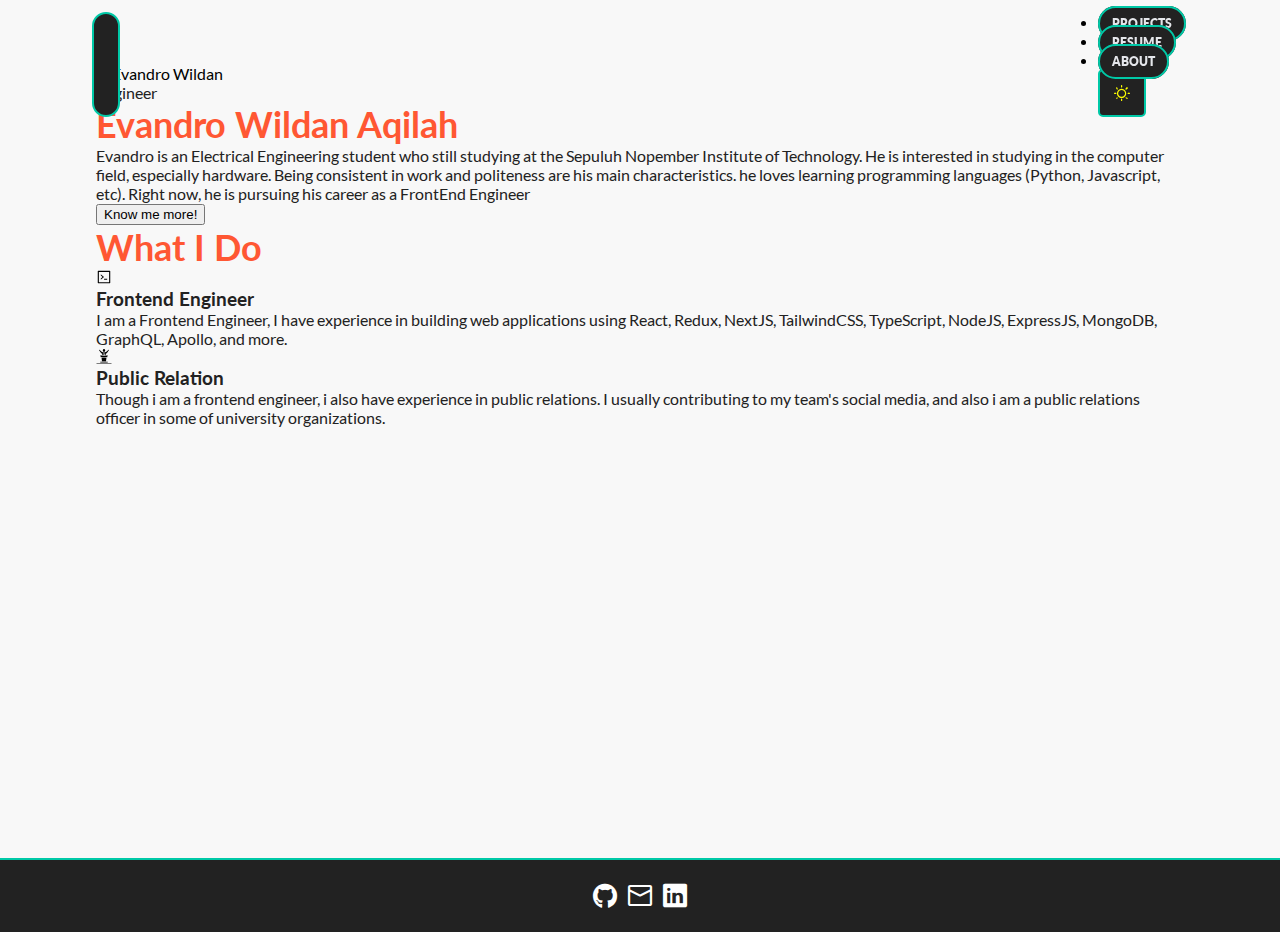
==== commit 2a776b06: "Added new files" ====
--- a/index.html
+++ b/index.html
@@ -37,102 +37,6 @@
                 <li><a href="about.html">About</a></li>
               </div>
               
-              <script>
-                function openNav() {
-                  document.querySelector(".sidebar").style.width = "250px";
-                  document.querySelector(".sidebar").style.marginLeft = "250px";
-                }
-              
-                function closeNav() {
-                  document.querySelector(".sidebar").style.width = "0";
-                  document.querySelector(".sidebar").style.marginLeft = "0";
-                }
-              </script>
-              
-              <script>
-                function setTheme() {
-                const isDarkMode = localStorage.getItem('isDarkMode') === 'true';
-                const body = document.querySelector('body');
-                const icon = document.querySelector('.icon-btn .pi');
-                if (isDarkMode) {
-                  body.classList.add('dark');
-                  icon.classList.remove('pi-sun');
-                  icon.classList.add('pi-moon');
-                } else {
-                  body.classList.remove('dark');
-                  icon.classList.remove('pi-moon');
-                  icon.classList.add('pi-sun');
-                }
-              }
-
-              function toggleTheme() {
-                const body = document.querySelector('body');
-                const icon = document.querySelector('.icon-btn .pi');
-                const isDarkMode = body.classList.contains('dark');
-                body.classList.toggle('dark');
-                if (isDarkMode) {
-                  localStorage.setItem('isDarkMode', false);
-                } else {
-                  localStorage.setItem('isDarkMode', true);
-                }
-              }
-
-              window.addEventListener('load', setTheme);
-
-              const toggleButton = document.querySelector('.icon-btn');
-              toggleButton.addEventListener('click', toggleTheme);
-              </script>
-
-              <script>
-              const icon = document.querySelector('.icon-btn .pi');
-              icon.addEventListener('click', () => {
-                const isDarkMode = localStorage.getItem('isDarkMode') === 'true';
-                if (isDarkMode) {
-                  icon.classList.remove('pi-moon');
-                  icon.classList.add('pi-sun');
-                } else {
-                  icon.classList.remove('pi-sun');
-                  icon.classList.add('pi-moon');
-                }
-              });
-              </script>
-
-              <script>
-                var currentUrl = window.location.href;
-                var links = document.querySelectorAll('.nav-menu_all-item a');
-                for (var i = 0; i < links.length; i++) {
-                  if (links[i].href === currentUrl) {
-                    links[i].classList.add('active');
-                    break;
-                  }
-                }
-
-                var currentUrl = window.location.href;
-                var links = document.querySelectorAll('.sidebar a');
-                for (var i = 0; i < links.length; i++) {
-                  if (links[i].href === currentUrl) {
-                    links[i].classList.add('active');
-                    break;
-                  }
-                }
-
-              var currentUrl = window.location.href;
-              var links = document.querySelectorAll('.nav-menu_table_horizontal-list li a');
-              for (var i = 0; i < links.length; i++) {
-                if (links[i].href === currentUrl) {
-                  links[i].classList.add('active');
-                  break;
-                }
-              }
-
-              var links = document.getElementsByTagName('.nav-menu_all-item a:not(.home-icon)');
-              for (var i = 0; i < links.length; i++) {
-                links[i].addEventListener('click', function() {
-                  document.querySelector('a.active').classList.remove('active');
-                  this.classList.add('active');
-                });
-              }
-              </script>
             </div>
           </div>
         </nav>
@@ -163,13 +67,130 @@
         <footer class="footer-menu">
             <div class="footer-menu_table">
               <ul class="footer-menu_table_horizontal-list">
-                <li><a href="https://github.com/evanwildan" ><img src="images/GitHub.svg" /></a></li>
-                <li><a href="https://mail.google.com/mail/?view=cm&fs=1&to=evandrowildan2@gmail.com&su=&body=" ><img src="images/Mail.svg" /></a></li>
-                <li><a href="https://www.linkedin.com/in/evandro-wildan-521b951b5" ><img src="images/Linkedin.svg" /></a></li>
+                <li><a href="https://github.com/evanwildan" ><span class="pi pi-github"></span></a></li>
+                <li><a href="https://mail.google.com/mail/?view=cm&fs=1&to=evandrowildan2@gmail.com&su=&body=" ><span class="pi pi-envelope"></span></a></li>
+                <li><a href="https://www.linkedin.com/in/evanwildan/" ><span class="pi pi-linkedin"></span></a></li>
               </ul>
             </div>
+            <a href="#" class="back-to-top"><span class="pi pi-arrow-up"></span></a>
         </footer>
       </div>
+
+      <script>
+        function openNav() {
+          document.querySelector(".sidebar").style.width = "250px";
+          document.querySelector(".sidebar").style.marginLeft = "250px";
+        }
+      
+        function closeNav() {
+          document.querySelector(".sidebar").style.width = "0";
+          document.querySelector(".sidebar").style.marginLeft = "0";
+        }
+      </script>
+      
+      <script>
+        function setTheme() {
+        const isDarkMode = localStorage.getItem('isDarkMode') === 'true';
+        const body = document.querySelector('body');
+        const icon = document.querySelector('.icon-btn .pi');
+        if (isDarkMode) {
+          body.classList.add('dark');
+          icon.classList.remove('pi-sun');
+          icon.classList.add('pi-moon');
+        } else {
+          body.classList.remove('dark');
+          icon.classList.remove('pi-moon');
+          icon.classList.add('pi-sun');
+        }
+      }
+
+      function toggleTheme() {
+        const body = document.querySelector('body');
+        const icon = document.querySelector('.icon-btn .pi');
+        const isDarkMode = body.classList.contains('dark');
+        body.classList.toggle('dark');
+        if (isDarkMode) {
+          localStorage.setItem('isDarkMode', false);
+        } else {
+          localStorage.setItem('isDarkMode', true);
+        }
+      }
+
+      window.addEventListener('load', setTheme);
+
+      const toggleButton = document.querySelector('.icon-btn');
+      toggleButton.addEventListener('click', toggleTheme);
+      </script>
+
+      <script>
+      const icon = document.querySelector('.icon-btn .pi');
+      icon.addEventListener('click', () => {
+        const isDarkMode = localStorage.getItem('isDarkMode') === 'true';
+        if (isDarkMode) {
+          icon.classList.remove('pi-moon');
+          icon.classList.add('pi-sun');
+        } else {
+          icon.classList.remove('pi-sun');
+          icon.classList.add('pi-moon');
+        }
+      });
+      </script>
+
+      <script>
+        var currentUrl = window.location.href;
+        var links = document.querySelectorAll('.nav-menu_all-item a');
+        for (var i = 0; i < links.length; i++) {
+          if (links[i].href === currentUrl) {
+            links[i].classList.add('active');
+            break;
+          }
+        }
+
+        var currentUrl = window.location.href;
+        var links = document.querySelectorAll('.sidebar a');
+        for (var i = 0; i < links.length; i++) {
+          if (links[i].href === currentUrl) {
+            links[i].classList.add('active');
+            break;
+          }
+        }
+
+      var currentUrl = window.location.href;
+      var links = document.querySelectorAll('.nav-menu_table_horizontal-list li a');
+      for (var i = 0; i < links.length; i++) {
+        if (links[i].href === currentUrl) {
+          links[i].classList.add('active');
+          break;
+        }
+      }
+
+      var links = document.getElementsByTagName('.nav-menu_all-item a:not(.home-icon)');
+      for (var i = 0; i < links.length; i++) {
+        links[i].addEventListener('click', function() {
+          document.querySelector('a.active').classList.remove('active');
+          this.classList.add('active');
+        });
+      }
+      </script>
+
+      <script>
+        window.addEventListener("scroll", () => {
+          const markers = document.querySelectorAll(".timeline-marker");
+          const sections = document.querySelectorAll(".timeline-panel");
+          let current = "";
+          sections.forEach((section, index) => {
+            const top = section.offsetTop;
+            const height = section.clientHeight;
+            if (window.pageYOffset >= top - height / 2) {
+              current = markers[index];
+            }
+          });
+          markers.forEach(marker => {
+            marker.classList.remove("active");
+          });
+          current.classList.add("active");
+        });
+      </script>
   </body>
 </html>
 
--- a/style.css
+++ b/style.css
@@ -1,645 +1,937 @@
+@font-face {
+  font-weight: normal;
+  font-family: Lato;
+  font-style: normal;
+  src: url('fonts/Lato-Regular.ttf') format('truetype');
+}
+
+@font-face {
+  font-weight: normal;
+  font-family: primeicons;
+  font-style: normal;
+  src: url('icons/primeicons.ttf') format('truetype'),
+       url('icons/primeicons.woff') format('woff');
+}
+
+.pi {
+  display: inline-block;
+  font-family: primeicons;
+  font-style: normal;
+  font-variant: normal;
+  line-height: 1;
+  -webkit-font-smoothing: antialiased;
+}
+
+.pi-sun::before {
+  content: "\e9c8";
+  color: yellow;
+}
+
+.pi-moon::before {
+  content: "\e9c7";
+  color: magenta;
+}
+
+.pi-bars::before {
+  content: "\e91d";
+  color: white;
+}
+
+.pi-arrow-circle-left::before {
+  content: "\e91f";
+  color:#00C9A7;
+}
+
+.pi-arrow-circle-right::before {
+  content: "\e920";
+  color:#00C9A7;
+}
+
+.pi-arrow-circle-up::before {
+  content: "\e921";
+  color:#00C9A7;
+}
+
+.pi-github::before {
+  content: "\e9b5";
+  color:white;
+}
+
+.pi-envelope::before {
+  content: "\e979";
+  color: white;
+}
+
+.pi-linkedin::before {
+  content: "\e9cb";
+  color: white;
+}
+
+.pi-times-circle::before {
+  content: "\e90c";
+  color:white;
+}
+
 html{
   height:100%;
-}
-
-@font-face {
-  font-family: 'PrimeIcons';
-  src: url('icons/primeicons.ttf') format('truetype'),
-       url('icons/primeicons.woff') format('woff');
-  font-weight: normal;
-  font-style: normal;
-}
-
-body{
+  scroll-behavior: smooth;
+}
+
+ul {
+  margin: 0;
+  padding: 0;
+}
+
+a, button, span {
+  -webkit-tap-highlight-color: rgba(0, 0, 0, 0);
+}
+
+body {
+  position: relative;
+  min-height: 100%;
   margin: 0;
   padding-bottom: 2rem;
-  font-family: 'Lato', sans-serif;
+  overflow-y: scroll;
+  color: black;
+  font-family: Lato, sans-serif;
+  background-color: #F8F8F8;
+}
+
+body.dark {
+  color: white;
+  background-color: black;
+}
+
+body p, h3 {
+  margin-top: 0;
+  margin-bottom: 0;
+  color:#222;
+}
+
+body.dark p, body.dark h3{
+  color: white;
+}
+
+body.dark .timeline-card {
+  background: #222;
+  border: solid #00C9A7;
+}
+
+body.dark .certificate-card {
+  background-color: #222;
+  border-color: #00C9A7;
+}
+
+h1 {
+  margin-top: 0;
+  margin-bottom: 0;
+  color : #FF5733;
+  font-size: 2.25em;
+}
+
+h2 {
+  margin-top: 0;
+  margin-bottom: 0;
+  color: #FF5733;
+}
+
+.website{
+  min-width: fit-content;
+  max-width: none!important;
+}
+
+.banner {
   position: relative;
-  min-height: 100%;
-  overflow-y: scroll;
-  background-color: white;
-  color: black;
-}
-
-body.dark {
-  background-color: black;
+  display: flex;
+  flex-direction: column;
+  justify-content: center;
+  padding-top: 100px;
+  padding-bottom: 60px;
+  color: #fff;
+  text-align: center;
+  border-bottom: 2px solid #00C9A7;
+}
+
+.banner::before {
+  position: absolute;
+  z-index: -1;
+  background-image: url("images/banner.jpg");
+  background-position: center;
+  background-size: cover;
+  background-attachment: fixed;
+  filter:contrast(0.6);
+  content: '';
+  inset: 0;
+}
+
+.banner p {
   color: white;
-}
-
-.website{
-  max-width: none!important;
-  min-width: 320px!important;
-}
-
+  font-weight:600;
+  text-decoration-color: #00C9A7;
+  text-decoration-line: underline;
+  text-decoration-thickness: 6px;
+}
+
+.banner h1 {
+  font-size: 1.75rem;
+}
+
+.banner p {
+  text-shadow: 0 0 10px black;
+}
 
 .nav-menu{
-  background-color: #333;
+  position: fixed;
+  top: 0;
+  z-index: 50;
+  display: flex;
+  flex-wrap: wrap;
+  width: 100%;
+  min-width: 320px;
   padding-top: 0.75rem;
   padding-bottom: 0.75rem;
-  border-bottom-style: solid;
-  border-bottom-width: 2px;
-  border-bottom-color: rgb(255, 72, 0);
+  background-color: transparent;
+}
+
+.nav-menu_all-item {
+  z-index: 50;
+  display:flex;
+  flex-wrap: wrap;
   justify-content: space-between;
+  width: 100%;
+  max-width: 69rem;
+  margin-right: auto;
+  margin-left: auto;
+  padding-right: 0.75rem;
+  background-color: transparent;
+}
+
+.nav-menu_all-item a {
+  padding: 0.5rem 0.75rem;
+  color: #e5e7eb;
+  font-weight: 800;
+  font-size: 0.75rem;
+  text-decoration: none;
+  background-color: #222;
+  border-width: 2px;
+  border-style: solid;
+  border-color: #00C9A7;
+  border-radius: 50px;
+  transform: translateX(10px) translateZ(0);
+}
+
+.nav-menu a {
+  text-decoration: none;
+  border-collapse: collapse;
+}
+
+.icon-btn .pi,
+.openbtn2 .pi {
+  display: inline-block;
+  font-weight: 400;
+  font-size : 1rem;
+  font-family: primeicons;
+  font-style: normal;
+  font-variant: normal;
+  line-height: 1;
+  text-transform: none;
+}
+
+.nav-menu_table {
+  display: flex;
   align-items: center;
-  flex-wrap: wrap;
-  min-width: 320px;
-  width: 100%;
-  display: flex;
-  z-index: 50;
-  top: 0;
-  position: fixed;
-}
-
-.nav-menu_all-item {
-  padding-right: 0.75rem;
-  background-color: #333;
+  float: right;
+  column-gap: 0.5rem;
+  border-collapse: collapse;
+}
+
+ul.nav-menu_table:hover {
+  background-color:none;
+}
+
+ul.nav-menu_table_horizontal-list_1 {
+  display: flex;
+  line-height: 2em;
+  column-gap: 0.5rem;
+  list-style: none;
+  background-color: #222 ;
+  border-width: 2px;
+  border-style: solid;
+  border-color: #00C9A7;
+  border-radius: 5px;
+  transform: translateX(10px) translateZ(0);
+}
+
+ul.nav-menu_table_horizontal-list_1 li{
+  margin-top: 0.375em;
+  margin-bottom: 0.375em;
+}
+
+ul.nav-menu_table_horizontal-list_1:hover {
+  background-color:#3d414a;
+}
+
+
+ul.nav-menu_table_horizontal-list_1 li a {
+  padding: 0.5rem 0.75rem;
+  color: #f2f2f2;
+  font-weight: 700;
+  font-size: 1rem;
+  text-decoration: none;
+  background-color: transparent;
+  border:none;
+}
+
+ul.nav-menu_table_horizontal-list_1 li a.active {
+  color: rgb(255 72 0);
+}
+
+ul.nav-menu_table_horizontal-list_2 {
+  display: none;
+  line-height: 2em;
+  list-style: none;
+  background-color: #222 ;
+  border-width: 2px;
+  border-style: solid;
+  border-color: #00C9A7;
+  border-radius: 5px;
+}
+
+ul.nav-menu_table_horizontal-list_2 li{
+  padding-top: 0.375em;
+  padding-bottom: 0.375em;
+}
+
+ul.nav-menu_table_horizontal-list_2 li:hover {
+  background-color:#3d414a;
+}
+
+ul.nav-menu_table_horizontal-list_2 li a {
+  padding: 0.5rem 0.75rem;
+  color: #f2f2f2;
+  font-weight: 700;
+  font-size: 1rem;
+  text-decoration: none;
+  background-color: transparent;
+  border:none;
+}
+
+ul.nav-menu_table_horizontal-list_2 li a.active {
+  color: rgb(255 72 0);
+}
+
+.icon-btn {
+  display: flex;
+  justify-content: center;
+  align-items: center;
+  width: 3rem;
+  height: 3rem!important;
+  padding: 0.75rem 0;
+  color: inherit;
+  line-height: 2em;
+  background-color: #222 ;
+  border-style: solid;
+  border-color: #00C9A7;
+  border-radius: 5px;
+  cursor:pointer;
+}
+
+.icon-btn:hover{
+  background-color:#3d414a;
+}
+
+.openbtn2 {
+  display: flex;
+  justify-content: center;
+  align-items: center;
+  width: 3rem;
+  height: 3rem!important;
+  padding: 0.75rem 0;
+  color: inherit;
+  line-height: 2em;
+  background-color: #222 ;
+  border-style: solid;
+  border-color: #00C9A7;
+  border-radius: 5px;
+  cursor:pointer;
+}
+
+.openbtn2:hover{
+  background-color:#3d414a;
+}
+
+main {
   display:flex;
-  align-items: center;
-  flex-wrap: wrap;
-  z-index: 50;
-  justify-content: space-between;
-  align-items: center;
-  max-width: 69rem;
-  width: 100%;
-  margin-left: auto;
-  margin-right: auto;
-}
-
-
-.nav-menu a {
-  border-collapse: collapse;
-  color: #f2f2f2;
-  padding: 14px 16px;
-  text-decoration: none;
-  font-size: 17px;
-  -webkit-tap-highlight-color: rgba(0, 0, 0, 0);
-}
-
-.nav-menu_all-item .pi {
-  font-family: 'PrimeIcons';
-  font-size: 1em;
-  cursor: pointer;
-  background-color:transparent;
-  color: white;
-  padding: 6px 8px;
-  border-style: solid;
-  border-width: 2px;
-  border-color: rgb(255, 72, 0);
-}
-
-.nav-menu_all-item a.active .pi-home:before {
-  color: rgb(255, 72, 0); 
-}
-
-
-.pi-home:before {
-  content: "\e925";
-}
-
-.pi-sun:before {
-  content: "\e9c8";
-  color: yellow;
-}
-
-.pi-moon:before {
-  content: "\e9c7";
-  color: magenta;
-}
-
-.pi-bars:before {
-  content: "\e91d";
-}
-
-.nav-menu_table {
-  column-gap: 0.5rem;
-  align-items: center;
-  display: flex;
-  float: right;
-  border-collapse: collapse;
-}
-
-ul.nav-menu_table_horizontal-list {
-  margin-block-start: 0em;
-  margin-block-end: 0em;
-  padding-inline-start: 0px;
-}
-
-ul.nav-menu_table_horizontal-list li {
-  display: inline-block;
-}
-
-ul.nav-menu_table_horizontal-list li a {
-  font-size: 0.75rem;
-  font-weight: 700;
-  color: #f2f2f2;
-  padding: 8px 12px;
-  text-decoration: none;
-  -webkit-tap-highlight-color: rgba(0, 0, 0, 0);
-}
-
-ul.nav-menu_table_horizontal-list li a.active {
-  color: rgb(255, 72, 0);
-}
-
-
-ul.nav-menu_table_horizontal-list .icon-btn {
-  background: none;
-	color: inherit;
-	border: none;
-  width: 3rem;
-  padding: 0.75em 0;
-	font: inherit;
-	cursor: pointer;
-	outline: inherit;
-}
-
-ul.nav-menu_table_horizontal-list .openbtn2 {
-  background: none;
-	color: inherit;
-	border: none;
-  padding: 4px 6px;
-  margin: 8px 16px;
-	font: inherit;
-	cursor: pointer;
-	outline: inherit;
-}
-  
-
-main {
-  padding-top: 4rem;
-  justify-content: center;
   flex-direction: column;
-  display:flex;
+  justify-content: center;
+  width: 91.666667%;
   max-width: 68rem;
-  margin-left: auto;
   margin-right: auto;
   margin-bottom: 74px;
-  width: 91.666667%;
-}
-
-section {
+  margin-left: auto;
+  padding-top: 4rem;
+}
+
+.section-table{
+  display: flex;
+  flex-direction: column;
+  justify-content: center;
+  min-height: 100vh;
+}
+
+.section-table h1 {
+  margin-bottom: 4rem;
+  text-decoration-color: #00C9A7;
+  text-decoration-line: underline;
+  text-underline-offset: 10px;
+  text-decoration-thickness: 8px;
+}
+
+.timeline-container {
+  display: flex;
+  flex-direction: column;
+  gap:0.1rem;
+  box-sizing: border-box;
+  font-weight: 400;
+  font-size: 1rem;
+}
+
+.timeline-event {
+  position: relative;
+  display: flex;
+  min-height: 70px;
+}
+
+.timeline-event-opposite {
+  display:none;
+  flex: 1;
+  padding: 0 1rem;
+}
+
+.timeline-event:nth-child(odd) .timeline-event-opposite {
+  flex: 1;
+  padding: 0 1rem;
+  text-align: right;
+}
+
+.timeline-event:nth-child(2n) {
+  flex-direction: row;
+}
+
+.timeline-event:last-child {
+  min-height: 0;
+}
+
+.timeline-event-separator {
+  display: flex;
+  flex: 0;
+  flex-direction: column;
+  align-items: center;
+}
+
+.timeline-separator-marker {
+  display: flex;
+  align-self: baseline;
+  width: 1rem;
+  height: 1rem;
+  background-color: #fff;
+  border: 2px solid #00C9A7;
+  border-radius: 50%;
+}
+
+.timeline-separator-connector {
+  flex-grow: 1;
+  border-width: 0.2em;
+  border-style: dashed;
+  border-color: #666;
+}
+
+.timeline-event-content{
+  flex: 1;
+  padding: 0 1rem;
+  text-align: left;
+}
+
+.timeline-event:nth-child(2n) .timeline-event-content {
+  text-align: left;
+}
+
+.timeline-card {
+  display: flex;
+  flex-direction: column;
+  justify-content: center;
+  box-sizing: border-box;
+  width: 100%;
+  padding: 1rem;
+  color: #FF5733;
+  font-weight: 400;
+  background: #F5F5F5;
+  border-radius: 6px;
+  box-shadow: 0 2px 1px -1px rgb(0 0 0 / 20%), 0 1px 1px 0 rgb(0 0 0 / 14%), 0 1px 3px 0 rgb(0 0 0 / 12%);
+}
+
+.timeline-card-body {
+  padding: 1.25rem;
+}
+
+.timeline-card-title {
+  margin-bottom: 0.5rem;
+  font-weight: 700;
+  font-size: 1rem;
+}
+
+.timeline-card-subtitle {
+  margin-bottom: 0.5rem;
+  color: #3B3B3B;
+  font-weight: 400;
+  font-size: 0.8rem;
+}
+
+.timeline-card-content {
+  padding: 1.25rem 0;
+  color: #3B3B3B;
+}
+
+.timeline-card-content p{
+  font-size: 1rem;
+}
+
+.certificate-container {
+  display: flex;
+  flex-direction:column;
+  justify-content: space-between;
+  box-sizing: border-box;
+  font-weight: 400;
+  font-size: 1rem;
+}
+
+.certificate-event {
+  position: relative;
+  display: flex;
+  min-height: 70px;
+}
+
+.certificate-opposite {
+  align-items: center;
+  padding: 0 1rem;
+}
+
+.certificate-photo-box {
+  display:none;
+  margin-top: 1rem;
+  margin-bottom: 1rem;
+  border-radius: 9999px;
+}
+
+.certificate-photo {
+  box-sizing: border-box;
+  margin: 0;
+  padding: 0;
+  overflow: hidden;
+  background: none;
+  border: 0;
   opacity: 1;
-  transform: none;
-  margin-bottom: 6rem;
- }
-
-.section-one-header {
-  margin-top: 4rem;
-  margin-bottom: 4rem;
-  text-underline-offset: 10px;
-  text-decoration-line: underline;
-  text-decoration-color: #3b82f6;
-  text-decoration-style:solid;
-  -webkit-text-decoration-color: #3b82f6;
-  text-decoration-color: #3b82f6;
-  -webkit-text-decoration-line: underline;
-  line-height: 1.625;
- }
-
-.section-one-profile-box {
-  flex-direction: row;
-  align-items: center;
-  display: flex;
-}
-
-.section-one-profile-photo-box {
-  padding: 0.5rem;
-  border-radius: 9999px;
-  justify-content: center;
-  align-items: center;
-  display: flex;
-  margin-right: 2rem;
-}
-
-.section-one-profile-photo {
+}
+
+.certificate-photo img{
+  display: block;
   box-sizing: border-box;
-  display: inline-block;
-  overflow: hidden;
-  width: 250px;
-  height: 250px;
-  background: none;
-  opacity: 1;
-  border: 0px;
-  margin: 0px;
-  padding: 0px;
-}
-
-.section-one-profile-photo img{
-  inset: 0px;
-  box-sizing: border-box;
-  padding: 0px;
-  border: none;
-  margin: auto;
-  display: block;
-  width: 0px;
-  height: 0px;
   min-width: 100%;
   max-width: 100%;
   min-height: 100%;
   max-height: 100%;
+  margin: auto;
+  padding: 0;
+  border: none;
+  inset: 0;
+}
+
+.certificate-content-1 {
+  display: flex;
+  flex-wrap: wrap;
+  gap: 1rem;
+  padding: 0 1rem;
+}
+
+.certificate-content-2 {
+  display: flex;
+  flex-basis:0;
+  flex-wrap: wrap;
+  gap: 1rem;
+  height : 100%;
+  padding: 0 1rem;
+}
+
+.certificate-content-1 a:hover, .certificate-content-2 a:hover, .certificate-content-3 a:hover{
+  background-color: #e5e7eb;
+}
+
+body.dark .certificate-content-1 a:hover, body.dark .certificate-content-2 a:hover, body.dark .certificate-content-3 a:hover{
+  background-color: #3d414a;
+}
+
+.certificate-content-3 {
+  display: flex;
+  flex-basis: 0;
+  flex-wrap: wrap;
+  gap: 1rem;
+  height : 100%;
+  padding: 0 1rem;
+}
+
+.certificate-card {
+  display: flex;
+  flex-direction: column;
+  justify-content: center;
+  box-sizing: border-box;
+  width: 100%;
+  padding: 1rem;
+  color: #3B3B3B;
+  text-decoration: none;
+  background: #F5F5F5;
+  border: solid #e5e7eb;
+  border-width: 2px;
+  border-radius: 0.375rem;
+  cursor: pointer;
+  transition: all 0.2s ease; 
+}
+
+.certificate-card:hover {
+  color: rgb(255 72 0);
+}
+
+.certificate-opposite .certificate-card:hover {
+  background-color: #fff;
+}
+
+.certificate-card:active {
+  transform: translateY(0);
+}
+
+.button-container {
+  display: flex;
+  justify-content: space-between;
+  padding: 0 1rem 1rem;
+}
+
+.prev-button, .next-button {
+  padding: 0;
+  font-size: 25px;
+  font-family: primeicons;
+  text-decoration: none;
+  background-color: #222;
+  border: none;
+  border-radius: 50%;
+  outline: none;
+  box-shadow: 0 2px 1px -1px rgb(0 0 0 / 20%), 0 1px 1px 0 rgb(0 0 0 / 14%), 0 1px 3px 0 rgb(0 0 0 / 12%);
+  cursor: pointer;;
+}
+
+.prev-button:hover,
+.next-button:hover {
+  background-color:white;
+}
+
+.section-box {
+  margin-bottom: 6rem;
+  transform: none;
+  opacity: 1;
+}
+
+.profile-box {
+  display: flex;
+  flex-direction: column;
+  align-items: center;
+}
+
+.profile-box h1{
+  color:white;
+}
+
+.profile-box h1{
+  text-shadow: 0 0 10px black;
+}
+
+.profile-photo-box {
+  display: flex;
+  justify-content: center;
+  align-items: center;
+  border-width: 5px;
+  border-style: solid;
+  border-color: #00C9A7;
   border-radius: 9999px;
 }
 
-.section-one-profile-photo desc{
-  inset: 0px;
+.profile-photo {
+  display: inline-block;
   box-sizing: border-box;
-  padding: 0px;
-  border: none;
-  margin: auto;
+  width: 250px;
+  height: 250px;
+  margin: 0;
+  padding: 0;
+  overflow: hidden;
+  background: none;
+  border: 0;
+  opacity: 1;
+}
+
+.profile-photo img{
   display: block;
-  width: 0px;
-  height: 0px;
+  box-sizing: border-box;
+  width: 0;
   min-width: 100%;
   max-width: 100%;
+  height: 0;
   min-height: 100%;
   max-height: 100%;
+  margin: auto;
+  padding: 0;
+  border: none;
   border-radius: 9999px;
+  inset: 0;
+}
+
+.main {
+  position: fixed;
+  display: flex;
+  flex-direction: column;
+  justify-content: center;
+  width: 91.666667%;
+  max-width: 68rem;
+  min-height: 100vh;
+  margin-right: auto;
+  margin-left: auto;
+  padding-top: 4rem;
+  transform: none;
+  opacity: 1;
+}
+  
+.footer-menu {
+  position: absolute;
+  bottom: 0;
+  z-index: 10;
+  display: flex;
+  flex-wrap: wrap;
+  justify-content: center; 
+  align-items: center;
+  width: 100%;
+  min-width: 320px;
+  height: 48px;
+  padding-top: 0.75rem;
+  padding-bottom: 0.75rem;
+  overflow: hidden;
+  background-color: #222;
+  border-top: 2px solid #00C9A7;
+}
+
+.footer-menu_table {
+  border-collapse: collapse;
+}
+
+ul.footer-menu_table_horizontal-list {
+  list-style: none;
+  padding-inline-start: 0;
+}
+
+ul.footer-menu_table_horizontal-list li {
+  display: inline;
+  padding-right: 0.25rem;
+  padding-left: 0.25rem;
+}
+
+ul.footer-menu_table_horizontal-list li a {
+  text-decoration: none;
+}
+
+.pi-github:hover::before, .pi-envelope:hover::before, .pi-linkedin:hover::before {
+  color: #FF5733;
+}
+
+.pi-times-circle:hover::before {
+  color: #3d414a;
+}
+
+.back-to-top {
+  position: fixed;
+  right: 20px;
+  bottom: 20px;
+  z-index: 200;
+  display: none;
+  padding: 0;
+  font-size: 25px;
+  font-family: primeicons;
+  text-decoration: none;
+  background-color: #222 ;
+  border-radius: 50%;
+  box-shadow: 0 2px 1px -1px rgb(0 0 0 / 20%), 0 1px 1px 0 rgb(0 0 0 / 14%), 0 1px 3px 0 rgb(0 0 0 / 12%);
+  cursor: pointer;;
+}
+
+.back-to-top:hover {
+  background-color: white;
+}
+
+.footer-menu .pi {
+  font-family: primeicons;
+  background-color: transparent;
+  cursor: pointer;
+}
+
+.pi-github::before,
+.pi-linkedin::before,
+.pi-envelope::before {
+  font-weight: 200;
+  font-size: 1.5em;
 }
 
 .sidebar {
-  height: 100%;
-  width: 0;
   position: fixed;
-  z-index: 50;
   top: 0;
   right: 0;
-  background-color: #111;
+  z-index: 1101;
+  width: 0;
+  height: 100%;
   overflow-x: hidden;
+  background-color: #222;
+  box-shadow: 0 0 10px rgb(0 0 0 / 20%);
   transition: 0.5s;
-  padding-top: 60px;
-}
+}
+
+.sidebar-header {
+  display: flex;
+  justify-content: space-between;
+  align-content: center;
+  align-items: center;
+  margin-bottom: 20px;
+  padding: 1.25rem;
+}
+
+.closebtn {
+  display: flex;
+  justify-content: center;
+  align-items: center;
+  width: 2rem;
+  height: 2rem!important;
+  padding: 0.75rem 0;
+  color: inherit;
+  font-size: 36px;
+  line-height: 2em;
+  background-color: #222 ;
+  border:none;
+  cursor:pointer;
+}
+
+.sidebar-header-items {
+  display: flex;
+  justify-content: center;
+  align-items: flex-end;
+  box-sizing: border-box;
+  height: 3rem;
+  margin: 0;
+  margin-left: 1rem;
+  padding: 0;
+  font-size: 2.25rem;
+  column-gap: 1rem;
+  list-style: none;
+}
+
+.sidebar-header-items a {
+  color: #000;
+  font-size: 1.5rem;
+  font-family: primeicons;
+}
+
+.sidebar-content {
+  margin-top: 20px;
+}
+
+.sidebar-content-items {
+  margin: 0;
+  padding: 0;
+  list-style: none;
+}
+
+.sidebar-content-items li {
+  margin-bottom: 10px;
+}
+
+.sidebar-content-items a {
+  display: block;
+  padding: 8px 8px 8px 32px;
+  color: #fff;
+  font-weight:600;
+  font-size: 25px;
+  text-decoration: none;
+  transition: 0.3s;
+}
+
+.sidebar a.active {
+  color: rgb(255 72 0);
+}
+
+.pi-github::before,
+.pi-linkedin::before,
+.pi-envelope::before {
+  font-weight: 200;
+  font-size: 1.5em;
+}
+
+@media (min-width: 640px) {
+  .timeline-separator-marker {
+    display:flex;
+  }
   
-.sidebar a {
-  padding: 8px 8px 8px 32px;
-  text-decoration: none;
-  font-size: 25px;
-  color: #818181;
-  display: block;
-  transition: 0.3s;
-}
-  
-.sidebar a:hover {
-  color: rgb(255, 72, 0);
-}
-  
-.sidebar .closebtn {
-  position: absolute;
-  top: 0;
-  right: 25px;
-  font-size: 36px;
-  margin-left: 50px;
-}
-  
-.main {
-  opacity: 1;
-  transform: none;
-  padding-top: 4rem;
-  justify-content: center;
+  .timeline-separator-connector {
+    display:flex;
+  }
+}
+
+@media (min-width: 768px) {
+  .timeline-container {
+    gap:0;
+  }
+
+  .timeline-event:nth-child(2n) .timeline-event-content {
+    text-align: right;
+  }
+
+  .timeline-event:nth-child(2n) {
+    flex-direction: row-reverse;
+  }
+
+  .timeline-event-opposite{
+    display:flex;
+  }
+
+  .certificate-container{
+    flex-direction:row;
+  }
+
+  .certificate-content-2, .certificate-content-3{
+    flex-basis:306rem;
+  }
+
+  .certificate-photo-box{
+    display:flex;
+  }
+}
+
+
+@media (min-width: 1024px) {
+  ul.nav-menu_table_horizontal-list .openbtn2 {
+    display:none;
+  }
+
+  ul.nav-menu_table_horizontal-list_2 {
+    display: flex;
+  }
+
+  .openbtn2 {
+  display:none;
+  }
+
+  .section-one-profile-box {
   flex-direction: column;
-  max-width: 68rem;
-  width: 91.666667%;
-  min-height: 100vh;
-  display: flex;
-  margin-left: auto;
-  margin-right: auto;
-  position: fixed;
-}
-  
-.footer-menu {
-  background-color: #333;
-  padding-top: 0.75rem;
-  padding-bottom: 0.75rem;
-  justify-content: space-between;
-  align-items: center;
-  flex-wrap: wrap;
-  min-width: 320px;
-  width: 100%;
-  height: 48px;
-  display: flex;
-  z-index: 10;
-  overflow: hidden;
-  bottom: 0;
-  border-top-style: solid;
-  border-top-width: 2px;
-  border-top-color: rgb(255, 72, 0);
-  position: absolute;
-  right:0;
-  left:0;
-  bottom:0;
-}
-
-.footer-menu_table {
-  display: flex;
-  margin: 0 auto;
-  border-collapse: collapse;
-}
-
-ul.footer-menu_table_horizontal-list {
-  list-style: none;
-  padding: 0px;
-  text-decoration: none;
-}
-
-ul.footer-menu_table_horizontal-list li {
-  display: inline;
-}
-
-ul.footer-menu_table_horizontal-list li a {
-  -webkit-tap-highlight-color: rgba(0, 0, 0, 0);
-}
-
-ul.footer-menu_table_horizontal-list li img {
-  width:30px;
-  height:30px;
-  margin: 0px 8px 0px;
-}
-
-/*Music css */
-
-.player{
-  height: 95vh;
-  display: flex;
-  align-items: center;
-  flex-direction: column;
-  justify-content: center;
-}
-
-.wrapper{
-  border: 1px solid transparent;
-  padding: 30px;
-  border-radius: 20px;
-  background-color: #ddd;
-  box-shadow: rgba(0, 0, 0, 0.3) 0px 19px 38px, rgba(0, 0, 0, 0.22) 0px 15px 12px;
-}
-  
-.details {
-  display: flex;
-  align-items: center;
-  flex-direction: column;
-  justify-content: center;
-}
-  
-.track-art {
-  margin: 25px;
-  height: 250px;
-  width: 250px;
-  border:2px solid 	#FFFAFA;
-  background-size: cover;
-  background-position: center;
-  border-radius: 50%;
-  -moz-box-shadow: 0px 6px 5px black;
-  -webkit-box-shadow: 0px 6px 5px black;
-  box-shadow: 0px 6px 5px black;
-  -moz-border-radius:190px;
-  -webkit-border-radius:190px;
-  border-radius:190px;
-}
-  
-.now-playing {
-  font-size: 1rem;
-}
-  
-.track-name {
-  font-size: 2.5rem;
-}
-  
-.track-artist {
-  margin-top: 5px;
-  font-size: 1.5rem;
-}
-  
-.buttons {
-  display: flex;
-  flex-direction: row;
-  align-items: center;
-  margin-bottom: 30px;
-}
-
-.active{
-  color: black;
-}
-  
-.repeat-track,
-.random-track,
-.playpause-track,
-.prev-track,
-.next-track {
-  padding: 25px;
-  opacity: 0.8;
-  transition: opacity .2s;
-}
-  
-.repeat-track:hover,
-.random-track:hover,
-.playpause-track:hover,
-.prev-track:hover,
-.next-track:hover {
-  opacity: 1.0;
-}
-  
-.slider_container {
-  display: flex;
-  justify-content: center;
-  align-items: center;
-}
-  
-.seek_slider, .volume_slider {
-  -webkit-appearance: none;
-  -moz-appearance: none;
-  appearance: none;
-  height: 5px;
-  background: #83A9FF;
-  -webkit-transition: .2s;
-  transition: opacity .2s;
-}
-  
-.seek_slider::-webkit-slider-thumb,
-.volume_slider::-webkit-slider-thumb {
-  -webkit-appearance: none;
-  -moz-appearance: none;
-  appearance: none;
-  width: 15px;
-  height: 15px;
-  background: white;
-  border: 3px solid #3774FF;
-  cursor: grab;
-  border-radius: 100%;
-  }
-  
-.seek_slider:hover,
-.volume_slider:hover {
-  opacity: 1.0;
-}
-  
-.seek_slider {
-  width: 60%;
-}
-  
-.volume_slider {
-  width: 30%;
-}
-  
-.current-time,
-.total-duration {
-  padding: 10px;
-}
-  
-i.fa-volume-down,
-i.fa-volume-up {
-  padding: 10px;
-}
-  
-i,
-i.fa-play-circle,
-i.fa-pause-circle,
-i.fa-step-forward,
-i.fa-step-backward,
-p {
-  cursor: pointer;
-}
-
-.randomActive{
-  color: black;
-}
-
-.rotate {
-  animation: rotation 8s infinite linear;
-}
-
-@keyframes rotation {
-  from {
-    transform: rotate(0deg);
- }
-  to {
-    transform: rotate(359deg);
- }
-}
-
-.loader {
-  height: 70px;
-  display: flex;
-  justify-content: center;
-  align-items: center;
-}
-
-.loader .stroke{
-  background: #f1f1f1;
-  height: 150%;
-  width: 10px;
-  border-radius: 50px;
-  margin: 0 5px;
-  animation: animate 1.4s linear infinite;
-}
-    
-@keyframes animate {
-  50% {
-    height: 20%;
-    background: #4286f4;
-  }
-  
-  100% {
-    background: #4286f4;
-    height: 100%;
-    }
-}
-.stroke:nth-child(1){
-  animation-delay: 0s;
-}
-
-.stroke:nth-child(2){
-  animation-delay: 0.3s;
-}
-
-.stroke:nth-child(3){
-  animation-delay: 0.6s;
-}
-
-.stroke:nth-child(4){
-  animation-delay: 0.9s;
-}
-
-.stroke:nth-child(5){
-  animation-delay: 0.6s;
-}
-
-.stroke:nth-child(6){
-  animation-delay: 0.3s;
-}
-
-.stroke:nth-child(7){
-  animation-delay: 0s;
-}
-
-/* On smaller screens, where height is less than 450px, change the style of the sidenav (less padding and a smaller font size) */
-  @media screen and (max-height: 450px) {
-    .sidebar {padding-top: 15px;}
-    .sidebar a {font-size: 18px;}
-  }
-  
-  .sidebar li {
-    display: inline-block;
-    overflow: hidden;
-    padding-right: 14px;
-  }
-
-/* For mobile phones: */
-[class*="col-"] {
-    width: 100%;
-}
-
-@media only screen and (max-width: 767px) {
-   /* For tablets: */
-   .col-s-1 {width: 8.33%;}
-   .col-s-2 {width: 16.66%;}
-   .col-s-3 {width: 25%;}
-   .col-s-4 {width: 33.33%;}
-   .col-s-5 {width: 41.66%;}
-   .col-s-6 {width: 50%;}
-   .col-s-7 {width: 58.33%;}
-   .col-s-8 {width: 66.66%;}
-   .col-s-9 {width: 75%;}
-   .col-s-10 {width: 83.33%;}
-   .col-s-11 {width: 91.66%;}
-   .col-s-12 {width: 100%;}
-
-
-ul.nav-menu_table_horizontal-list li a {
-  display:none;
-}
-
-.sidebar a.active {
-  color: rgb(255, 72, 0);
-}
-
-.section-one-profile-box {
-  flex-direction: column;
-}
-}
-
-@media only screen and (min-width: 768px) {
-    /* For desktop: */
-    .col-1 {width: 8.33%;}
-    .col-2 {width: 16.66%;}
-    .col-3 {width: 25%;}
-    .col-4 {width: 33.33%;}
-    .col-5 {width: 41.66%;}
-    .col-6 {width: 50%;}
-    .col-7 {width: 58.33%;}
-    .col-8 {width: 66.66%;}
-    .col-9 {width: 75%;}
-    .col-10 {width: 83.33%;}
-    .col-11 {width: 91.66%;}
-    .col-12 {width: 100%;}
-
-    ul.nav-menu_table_horizontal-list .openbtn .openNav {
-      display:none;
-    }
-
-    ul.nav-menu_table_horizontal-list .openbtn2 {
-      display:none;
-    }
-      
-  }
-
-
-  
+  }
+}
+  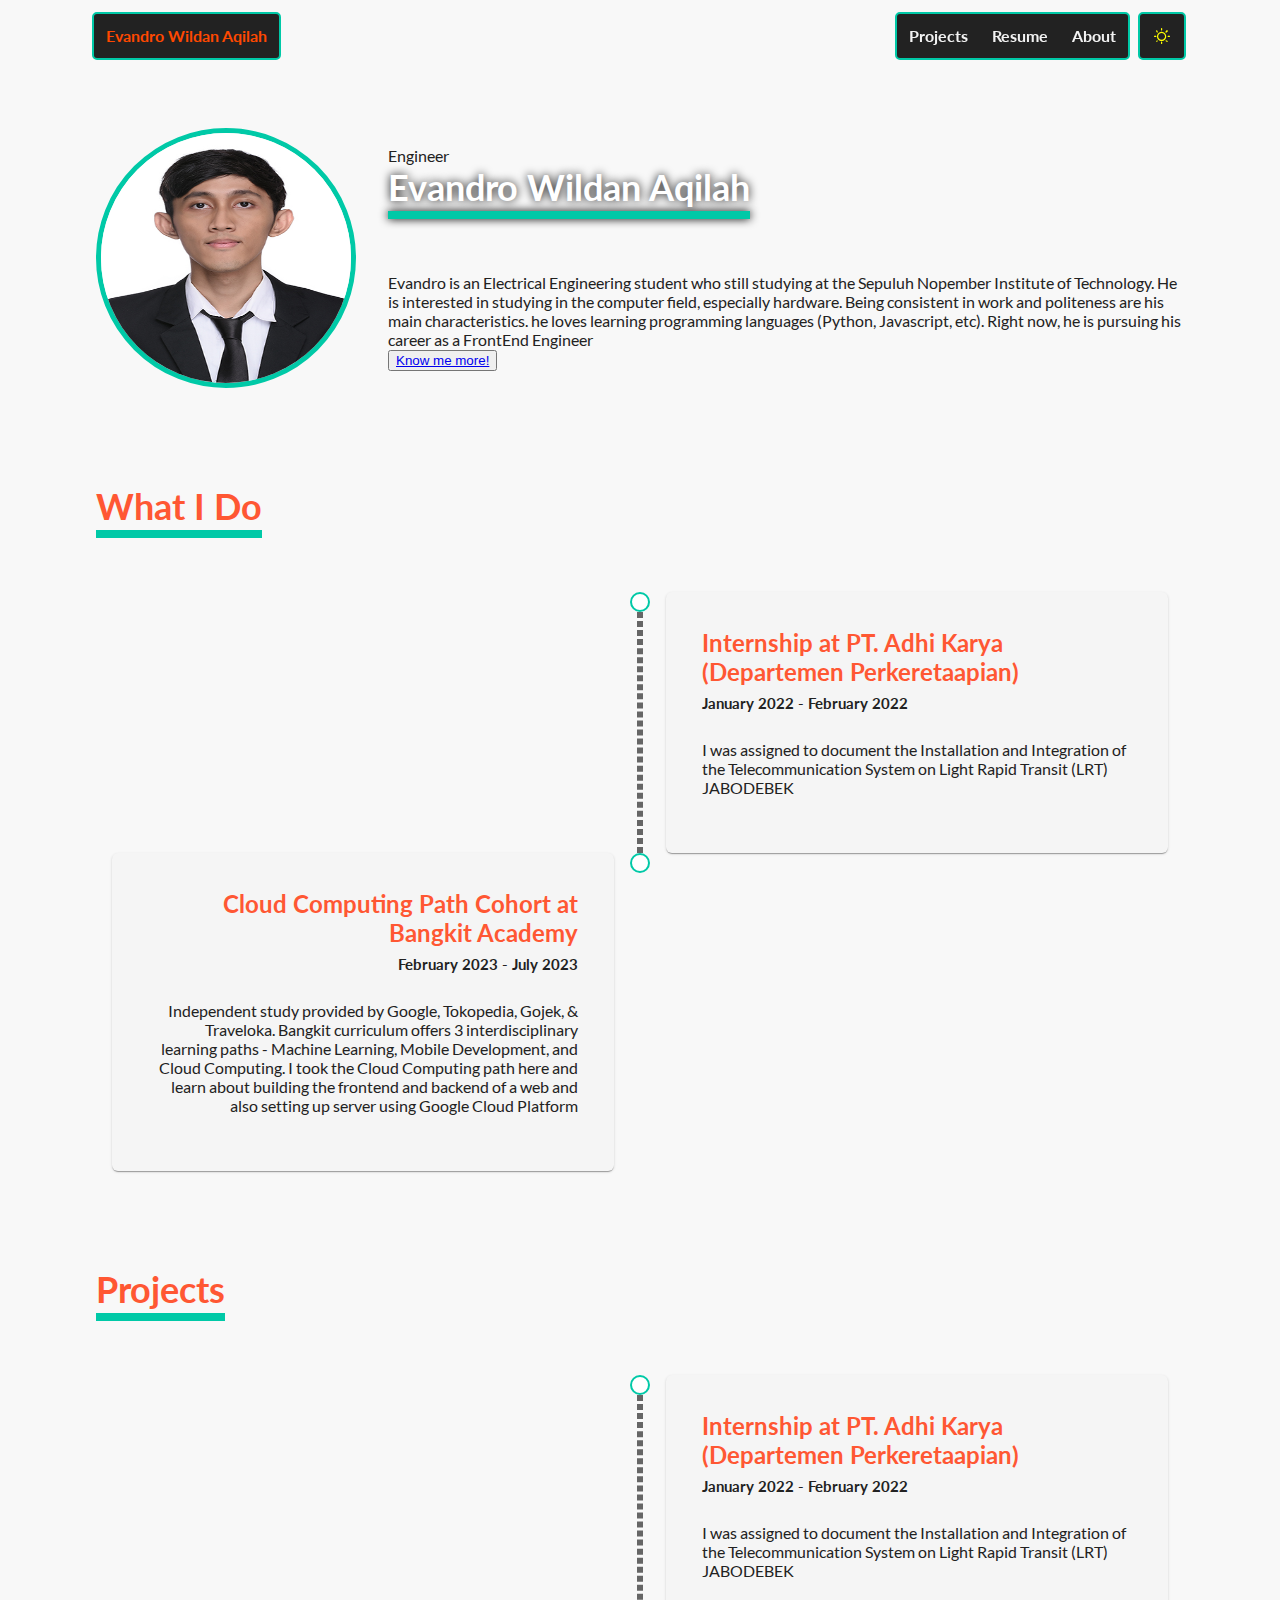
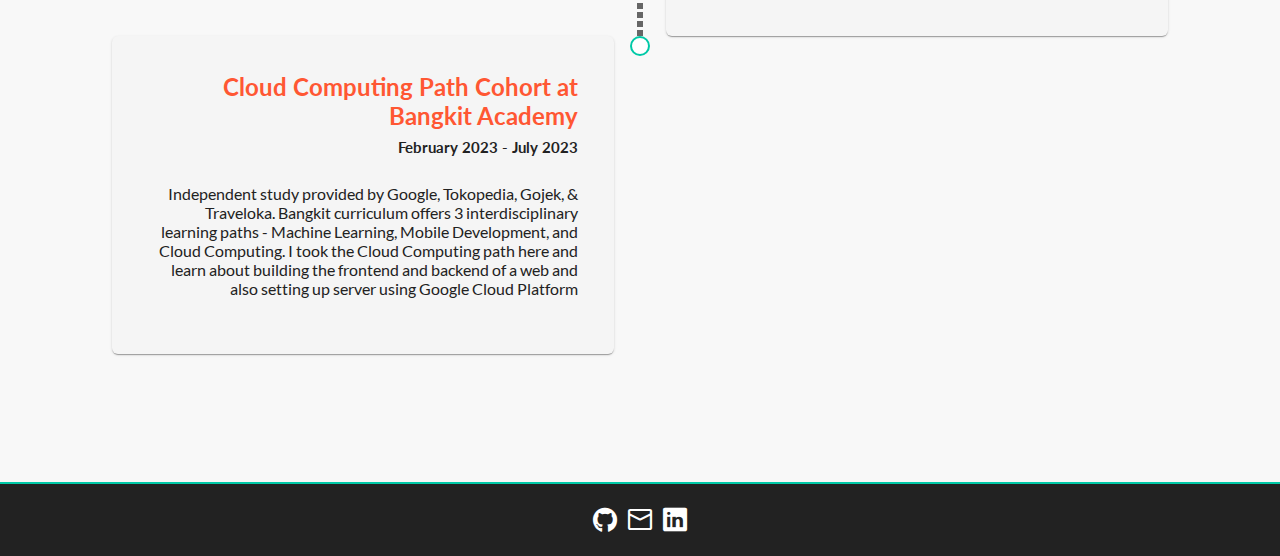
==== commit 9c741f87: "Added new files" ====
--- a/index.html
+++ b/index.html
@@ -13,55 +13,157 @@
   </head>
   <body>
     <div class="website">
+
         <nav class="nav-menu">
           <div class="nav-menu_all-item">
-                    <a href="index.html"><span class="pi pi-home"></span></a>
+              <ul class="nav-menu_table_horizontal-list_1">
+                <li>
+                  <a href="index.html">Evandro Wildan Aqilah</a>
+                </li>
+              </ul>
             <div class="nav-menu_table">
-              <ul class="nav-menu_table_horizontal-list">
-                <li><a href="projects.html">PROJECTS</a></li>
-                <li><a href="resume.html">RESUME</a></li>
-                <li><a href="about.html">ABOUT</a></li>
+              <ul class="nav-menu_table_horizontal-list_2">
+                <li><a href="projects.html">Projects</a></li>
+                <li><a href="resume.html">Resume</a></li>
+                <li><a href="about.html">About</a></li>
+              </ul>
               <button class="icon-btn">
                 <span class="pi pi-sun"></span>
               </button>
               <button class="openbtn2" onclick="openNav()">
                 <span class="pi pi-bars"></span>
-              </button>
-              </ul>
-
-              <div class="sidebar">
-                <a href="javascript:void(0)" class="closebtn" onclick="closeNav()">×</a>
-                <li><a href="index.html">Home</a></li>
-                <li><a href="projects.html">Projects</a></li>
-                <li><a href="resume.html">Resume</a></li>
-                <li><a href="about.html">About</a></li>
-              </div>
-              
+              </button>    
             </div>
+            <div class="sidebar">
+              <a href="javascript:void(0)" class="closebtn" onclick="closeNav()">×</a>
+              <li><a href="index.html">Home</a></li>
+              <li><a href="projects.html">Projects</a></li>
+              <li><a href="resume.html">Resume</a></li>
+              <li><a href="about.html">About</a></li>
+            </div>         
           </div>
         </nav>
-        <main >
-          <section class="section-one">
-            <h1 class="section-one-header"></h1>
-            <div class="section-one-profile-box">
-              <div class="section-one-profile-photo-box">
-                <span class="section-one-profile-photo">
-                  <img alt="Evandro Wildan" src="images/GitHub.svg" >
+
+        <main>
+          <section class="section-box">
+            <h1 class="header"></h1>
+            <div class="profile-box">
+              <div class="profile-photo-box">
+                <span class="profile-photo">
+                  <img alt="Evandro Wildan" src="images/profile.jpg" >
                 </span>
               </div>
                 
-              <div class="section-one-profile-desc">
+              <div class="profile-desc">
                 <p>Engineer</p>
                 <h1>Evandro Wildan Aqilah</h1>
                 <p class="xl:w-[40rem]">Evandro is an Electrical Engineering student who still studying at the Sepuluh Nopember Institute of Technology. He is interested in studying in the computer field, especially hardware. Being consistent in work and politeness are his main characteristics. he loves learning programming languages (Python, Javascript, etc). Right now, he is pursuing his career as a FrontEnd Engineer</p>
                 <button class="p-button p-component prose dark:prose-invert p-button-outlined p-button-info    dark:!text-white  border-2 dark:!bg-transparent hover:dark:!bg-black/60 hover:dark:!border-white hover:dark:!text-white">
-                  <span class="p-button-label p-c">Know me more!</span>
+                  <a href="about.html">Know me more!</a>
                 </button>
               </div>
             </div>
           </section>
 
-          <section class="mb-24 prose-h1:my-16" style="opacity: 1; transform: none;"><h1 class="underline leading-relaxed decoration-blue-500 dark:no-underline decoration-8 underline-offset-[10px] undefined">What I Do</h1><div class="flex flex-wrap sm:justify-center gap-x-16 gap-y-8"><div class="flex flex-col sm:flex-row prose-h3:mt-0"><div class="text-6xl mr-4"><svg stroke="currentColor" fill="currentColor" stroke-width="0" viewBox="0 0 1024 1024" height="1em" width="1em" xmlns="http://www.w3.org/2000/svg"><path d="M516 673c0 4.4 3.4 8 7.5 8h185c4.1 0 7.5-3.6 7.5-8v-48c0-4.4-3.4-8-7.5-8h-185c-4.1 0-7.5 3.6-7.5 8v48zm-194.9 6.1l192-161c3.8-3.2 3.8-9.1 0-12.3l-192-160.9A7.95 7.95 0 0 0 308 351v62.7c0 2.4 1 4.6 2.9 6.1L420.7 512l-109.8 92.2a8.1 8.1 0 0 0-2.9 6.1V673c0 6.8 7.9 10.5 13.1 6.1zM880 112H144c-17.7 0-32 14.3-32 32v736c0 17.7 14.3 32 32 32h736c17.7 0 32-14.3 32-32V144c0-17.7-14.3-32-32-32zm-40 728H184V184h656v656z"></path></svg></div><div><h3>Frontend Engineer</h3><p class="sm:w-[25rem]">I am a Frontend Engineer, I have experience in building web applications using React, Redux, NextJS, TailwindCSS, TypeScript, NodeJS, ExpressJS, MongoDB, GraphQL, Apollo, and more.</p></div></div><div class="flex flex-col sm:flex-row prose-h3:mt-0"><div class="text-6xl mr-4"><svg stroke="currentColor" fill="currentColor" stroke-width="0" viewBox="0 0 512 512" height="1em" width="1em" xmlns="http://www.w3.org/2000/svg"><path d="M256 33c-20.835 0-39 20.24-39 47s18.165 47 39 47 39-20.24 39-47-18.165-47-39-47zM110.258 54.934l-16.99 8.496c14.917 22.147 32.213 47.013 49.76 68.947 19.707 24.634 39.95 45.048 52.997 51.572l4.975 2.488v39.478c27.13 3.608 46.516 4.982 67.875 4.09-.66-.49-1.316-.98-1.95-1.48-4.915-3.88-9.18-8.206-12.5-12.856-5.87-.587-10.577-4.374-13.392-8.65-3.063-4.65-4.57-10.242-4.57-16.262s1.507-11.612 4.57-16.264c3.064-4.65 8.364-8.736 14.967-8.736s11.903 4.085 14.967 8.736c3.063 4.652 4.57 10.244 4.57 16.264s-1.507 11.612-4.57 16.263c-.06.094-.13.185-.192.277 1.92 2.358 4.335 4.758 7.303 7.1 6.283 4.962 14.722 9.46 24.75 12.66 2.65-.324 5.366-.67 8.172-1.04v-39.58l4.975-2.488c13.048-6.525 33.29-26.94 52.998-51.573 17.546-21.934 34.842-46.8 49.76-68.947l-16.99-8.496C355.066 101.422 307.792 145 256 145c-51.792 0-99.067-43.578-145.742-90.066zm29.094 179.93l12.152 60.763c101.057 9.362 107.935 9.362 208.992 0l12.147-60.734c-110.08 17.448-123.22 17.163-233.29-.03zm39.244 81.335l13.35 106.8h128.11l13.348-106.8c-67.76 6.032-87.047 6.032-154.808 0zM137 441v20h238v-20H137zM16 478v18h480v-18H16z"></path></svg></div><div><h3>Public Relation</h3><p class="sm:w-[25rem]">Though i am a frontend engineer, i also have experience in public relations. I usually contributing to my team's social media, and also i am a public relations officer in some of university organizations.</p></div></div></div></section>
+          <section class="section-box">
+            <h1 id="Experience">What I Do</h1>
+              <div class="timeline-container">
+                <div class="timeline-event">
+                  <div class="timeline-event-opposite"></div>
+                  <div class="timeline-event-separator">
+                    <div class="timeline-separator-marker"></div>
+                    <div class="timeline-separator-connector"></div>
+                  </div>
+                  <div class="timeline-event-content">
+                    <div class="timeline-card">
+                      <div class="timeline-card-body">
+                        <div class="timeline-card-title">
+                          <h2>Internship at PT. Adhi Karya (Departemen Perkeretaapian)</h2>
+                        </div>
+                        <div class="timeline-card-subtitle">
+                          <h3>January 2022 - February 2022</h3>
+                        </div>
+                        <div class="timeline-card-content">
+                          <p>I was assigned to document the Installation and Integration of the Telecommunication System on Light Rapid Transit (LRT) JABODEBEK</p>
+                        </div>
+                      </div>
+                    </div> 
+                  </div>
+                </div>
+
+                <div class="timeline-event">
+                  <div class="timeline-event-opposite"></div>
+                  <div class="timeline-event-separator">
+                    <div class="timeline-separator-marker"></div>                     
+                  </div>
+                  <div class="timeline-event-content">
+                    <div class="timeline-card">
+                      <div class="timeline-card-body">
+                        <div class="timeline-card-title">
+                          <h2>Cloud Computing Path Cohort at Bangkit Academy</h2>
+                        </div>
+                        <div class="timeline-card-subtitle">
+                          <h3>February 2023 - July 2023</h3>
+                        </div>
+                        <div class="timeline-card-content">
+                          <p>Independent study provided by Google, Tokopedia, Gojek, & Traveloka. Bangkit curriculum offers 3 interdisciplinary learning paths - Machine Learning, Mobile Development, and Cloud Computing. I took the Cloud Computing path here and learn about building the frontend and backend of a web and also setting up server using Google Cloud Platform</p>
+                        </div>
+                      </div>
+                    </div> 
+                  </div>
+                </div>
+              </div>
+          </section>
+
+          <section class="section-box">
+            <h1 id="Experience">Projects</h1>
+              <div class="timeline-container">
+                <div class="timeline-event">
+                  <div class="timeline-event-opposite"></div>
+                  <div class="timeline-event-separator">
+                    <div class="timeline-separator-marker"></div>
+                    <div class="timeline-separator-connector"></div>
+                  </div>
+                  <div class="timeline-event-content">
+                    <div class="timeline-card">
+                      <div class="timeline-card-body">
+                        <div class="timeline-card-title">
+                          <h2>Internship at PT. Adhi Karya (Departemen Perkeretaapian)</h2>
+                        </div>
+                        <div class="timeline-card-subtitle">
+                          <h3>January 2022 - February 2022</h3>
+                        </div>
+                        <div class="timeline-card-content">
+                          <p>I was assigned to document the Installation and Integration of the Telecommunication System on Light Rapid Transit (LRT) JABODEBEK</p>
+                        </div>
+                      </div>
+                    </div> 
+                  </div>
+                </div>
+
+                <div class="timeline-event">
+                  <div class="timeline-event-opposite"></div>
+                  <div class="timeline-event-separator">
+                    <div class="timeline-separator-marker"></div>                     
+                  </div>
+                  <div class="timeline-event-content">
+                    <div class="timeline-card">
+                      <div class="timeline-card-body">
+                        <div class="timeline-card-title">
+                          <h2>Cloud Computing Path Cohort at Bangkit Academy</h2>
+                        </div>
+                        <div class="timeline-card-subtitle">
+                          <h3>February 2023 - July 2023</h3>
+                        </div>
+                        <div class="timeline-card-content">
+                          <p>Independent study provided by Google, Tokopedia, Gojek, & Traveloka. Bangkit curriculum offers 3 interdisciplinary learning paths - Machine Learning, Mobile Development, and Cloud Computing. I took the Cloud Computing path here and learn about building the frontend and backend of a web and also setting up server using Google Cloud Platform</p>
+                        </div>
+                      </div>
+                    </div> 
+                  </div>
+                </div>
+              </div>
+          </section>
 
         </main>
         <footer class="footer-menu">
@@ -76,121 +178,11 @@
         </footer>
       </div>
 
-      <script>
-        function openNav() {
-          document.querySelector(".sidebar").style.width = "250px";
-          document.querySelector(".sidebar").style.marginLeft = "250px";
-        }
-      
-        function closeNav() {
-          document.querySelector(".sidebar").style.width = "0";
-          document.querySelector(".sidebar").style.marginLeft = "0";
-        }
-      </script>
-      
-      <script>
-        function setTheme() {
-        const isDarkMode = localStorage.getItem('isDarkMode') === 'true';
-        const body = document.querySelector('body');
-        const icon = document.querySelector('.icon-btn .pi');
-        if (isDarkMode) {
-          body.classList.add('dark');
-          icon.classList.remove('pi-sun');
-          icon.classList.add('pi-moon');
-        } else {
-          body.classList.remove('dark');
-          icon.classList.remove('pi-moon');
-          icon.classList.add('pi-sun');
-        }
-      }
-
-      function toggleTheme() {
-        const body = document.querySelector('body');
-        const icon = document.querySelector('.icon-btn .pi');
-        const isDarkMode = body.classList.contains('dark');
-        body.classList.toggle('dark');
-        if (isDarkMode) {
-          localStorage.setItem('isDarkMode', false);
-        } else {
-          localStorage.setItem('isDarkMode', true);
-        }
-      }
-
-      window.addEventListener('load', setTheme);
-
-      const toggleButton = document.querySelector('.icon-btn');
-      toggleButton.addEventListener('click', toggleTheme);
-      </script>
-
-      <script>
-      const icon = document.querySelector('.icon-btn .pi');
-      icon.addEventListener('click', () => {
-        const isDarkMode = localStorage.getItem('isDarkMode') === 'true';
-        if (isDarkMode) {
-          icon.classList.remove('pi-moon');
-          icon.classList.add('pi-sun');
-        } else {
-          icon.classList.remove('pi-sun');
-          icon.classList.add('pi-moon');
-        }
-      });
-      </script>
-
-      <script>
-        var currentUrl = window.location.href;
-        var links = document.querySelectorAll('.nav-menu_all-item a');
-        for (var i = 0; i < links.length; i++) {
-          if (links[i].href === currentUrl) {
-            links[i].classList.add('active');
-            break;
-          }
-        }
-
-        var currentUrl = window.location.href;
-        var links = document.querySelectorAll('.sidebar a');
-        for (var i = 0; i < links.length; i++) {
-          if (links[i].href === currentUrl) {
-            links[i].classList.add('active');
-            break;
-          }
-        }
-
-      var currentUrl = window.location.href;
-      var links = document.querySelectorAll('.nav-menu_table_horizontal-list li a');
-      for (var i = 0; i < links.length; i++) {
-        if (links[i].href === currentUrl) {
-          links[i].classList.add('active');
-          break;
-        }
-      }
-
-      var links = document.getElementsByTagName('.nav-menu_all-item a:not(.home-icon)');
-      for (var i = 0; i < links.length; i++) {
-        links[i].addEventListener('click', function() {
-          document.querySelector('a.active').classList.remove('active');
-          this.classList.add('active');
-        });
-      }
-      </script>
-
-      <script>
-        window.addEventListener("scroll", () => {
-          const markers = document.querySelectorAll(".timeline-marker");
-          const sections = document.querySelectorAll(".timeline-panel");
-          let current = "";
-          sections.forEach((section, index) => {
-            const top = section.offsetTop;
-            const height = section.clientHeight;
-            if (window.pageYOffset >= top - height / 2) {
-              current = markers[index];
-            }
-          });
-          markers.forEach(marker => {
-            marker.classList.remove("active");
-          });
-          current.classList.add("active");
-        });
-      </script>
+    <script src="sidebar.js"></script>
+    <script src="theme.js"></script>
+    <script src="active-link.js"></script>
+    <script src="back-to-top.js"></script>
+    <script src="prev-next-button.js"></script>
   </body>
 </html>
 
--- a/style.css
+++ b/style.css
@@ -372,6 +372,11 @@
   padding-top: 4rem;
 }
 
+.header{
+  margin-top: 4rem;
+  margin-bottom: 4rem;
+}
+
 .section-table{
   display: flex;
   flex-direction: column;
@@ -379,12 +384,18 @@
   min-height: 100vh;
 }
 
-.section-table h1 {
+h1 {
   margin-bottom: 4rem;
   text-decoration-color: #00C9A7;
   text-decoration-line: underline;
   text-underline-offset: 10px;
   text-decoration-thickness: 8px;
+}
+
+h1#page-title{
+  margin-bottom: 0;
+  text-decoration-color: transparent;
+  text-align: center;
 }
 
 .timeline-container {
@@ -640,7 +651,7 @@
 
 .profile-box {
   display: flex;
-  flex-direction: column;
+  flex-direction: row;
   align-items: center;
 }
 
@@ -660,6 +671,7 @@
   border-style: solid;
   border-color: #00C9A7;
   border-radius: 9999px;
+  margin-right: 2rem;
 }
 
 .profile-photo {
